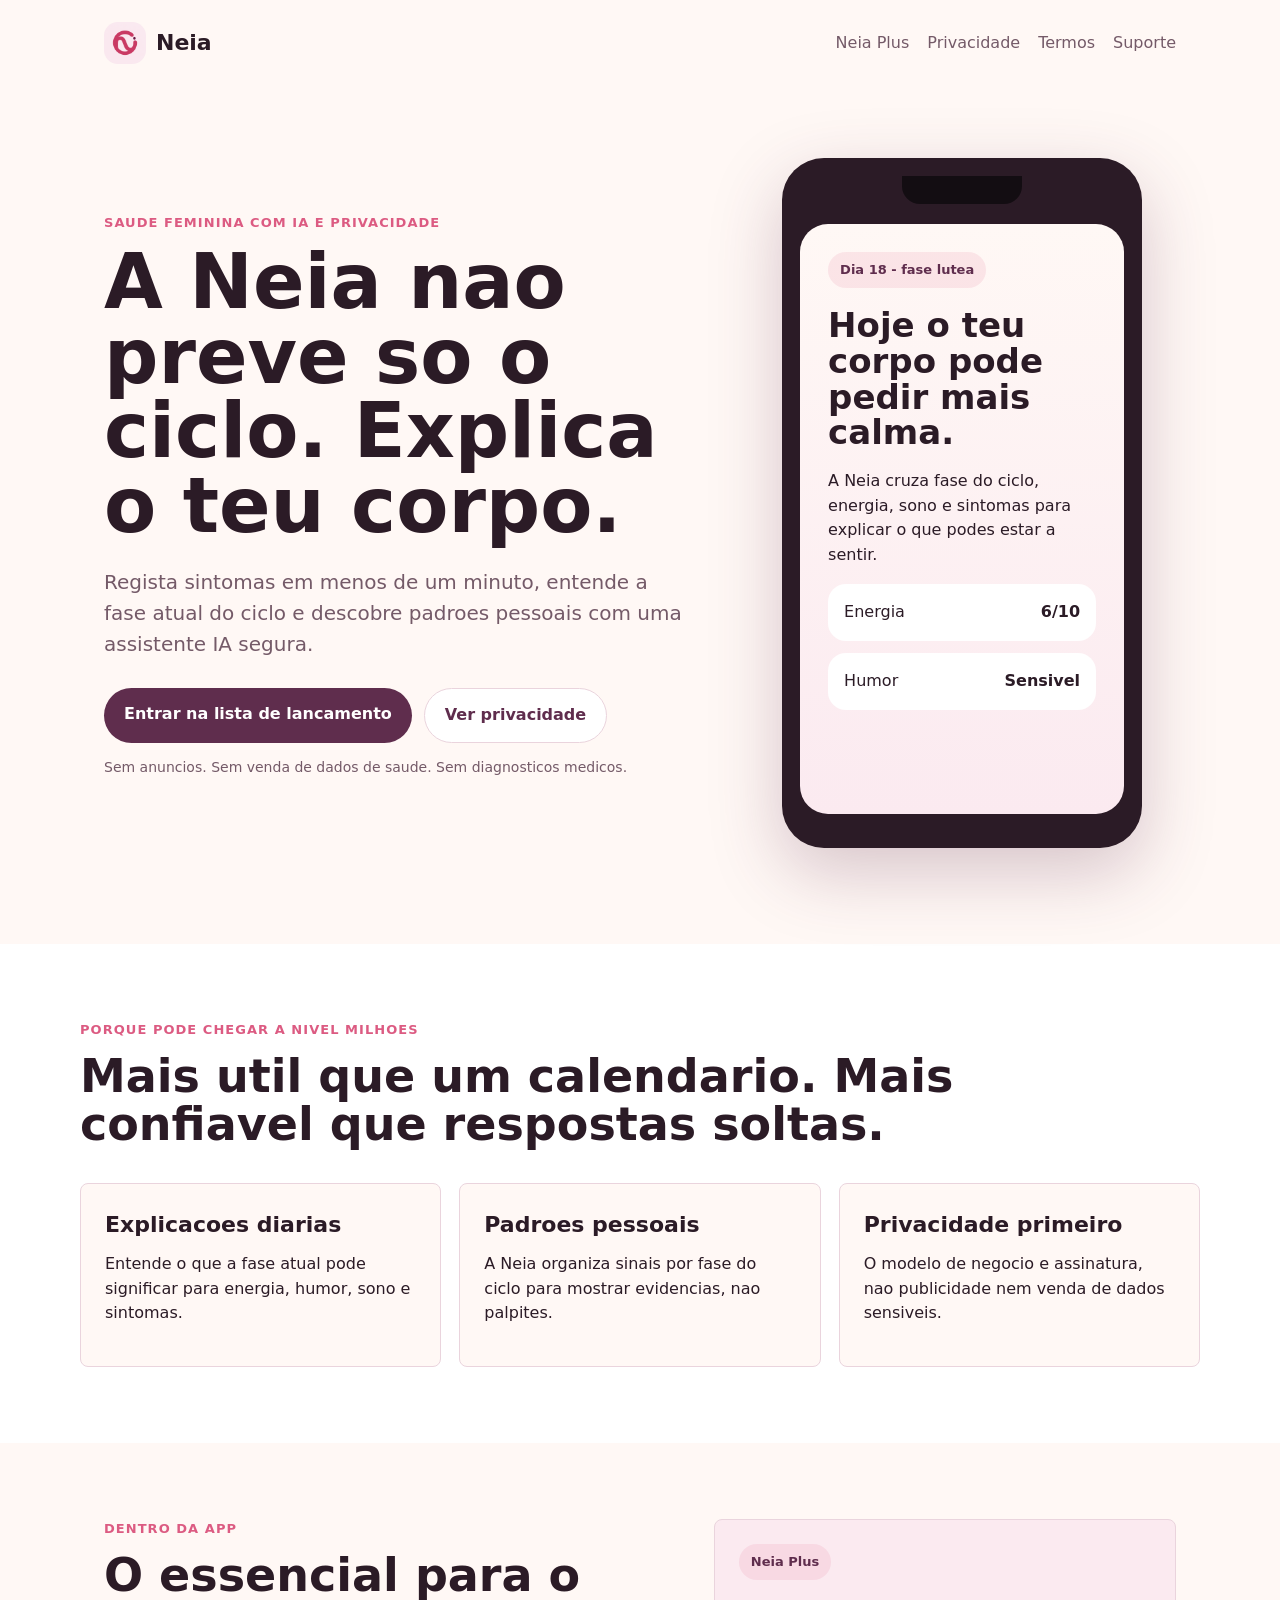
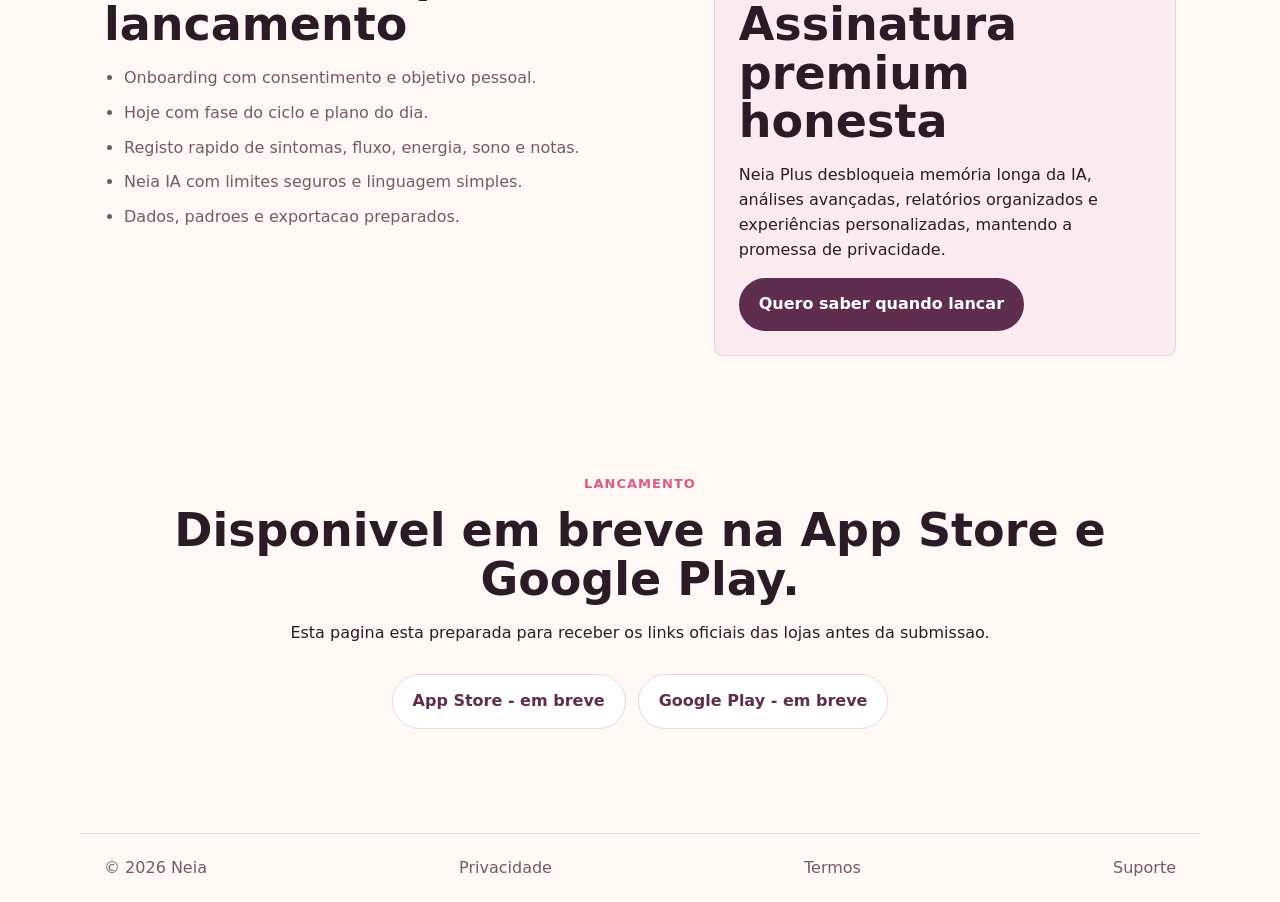
==== index.html @ c4b9c1c4 "Rebrand public legal site to Neia" ====
<!doctype html>
<html lang="pt-PT">
  <head>
    <meta charset="utf-8" />
    <meta name="viewport" content="width=device-width, initial-scale=1" />
    <title>Neia - Entende o teu ciclo com IA</title>
    <meta
      name="description"
      content="Neia ajuda-te a perceber o ciclo, sintomas e padroes pessoais com IA segura, sem anuncios e sem venda de dados."
    />
    <link rel="icon" href="../assets/favicon.png" />
    <link rel="stylesheet" href="./styles.css" />
  </head>
  <body>
    <header class="site-header">
      <a class="brand" href="./index.html">
        <img src="icon.png" alt="Neia" />
        <span>Neia</span>
      </a>
      <nav aria-label="Principal">
        <a href="#plus">Neia Plus</a>
        <a href="./privacy.html">Privacidade</a>
        <a href="./terms.html">Termos</a>
        <a href="./support.html">Suporte</a>
      </nav>
    </header>

    <main>
      <section class="hero">
        <div class="hero-copy">
          <p class="eyebrow">Saude feminina com IA e privacidade</p>
          <h1>A Neia nao preve so o ciclo. Explica o teu corpo.</h1>
          <p class="lead">
            Regista sintomas em menos de um minuto, entende a fase atual do ciclo
            e descobre padroes pessoais com uma assistente IA segura.
          </p>
          <div class="actions">
            <a class="button primary" href="#download">Entrar na lista de lancamento</a>
            <a class="button secondary" href="./privacy.html">Ver privacidade</a>
          </div>
          <p class="trust">Sem anuncios. Sem venda de dados de saude. Sem diagnosticos medicos.</p>
        </div>
        <div class="phone" aria-label="Previa da app Neia">
          <div class="phone-top"></div>
          <div class="screen-card">
            <span class="phase">Dia 18 - fase lutea</span>
            <h2>Hoje o teu corpo pode pedir mais calma.</h2>
            <p>
              A Neia cruza fase do ciclo, energia, sono e sintomas para explicar
              o que podes estar a sentir.
            </p>
            <div class="metric-row">
              <span>Energia</span>
              <strong>6/10</strong>
            </div>
            <div class="metric-row">
              <span>Humor</span>
              <strong>Sensivel</strong>
            </div>
          </div>
        </div>
      </section>

      <section class="band">
        <div class="section-heading">
          <p class="eyebrow">Porque pode chegar a nivel milhoes</p>
          <h2>Mais util que um calendario. Mais confiavel que respostas soltas.</h2>
        </div>
        <div class="grid">
          <article>
            <h3>Explicacoes diarias</h3>
            <p>Entende o que a fase atual pode significar para energia, humor, sono e sintomas.</p>
          </article>
          <article>
            <h3>Padroes pessoais</h3>
            <p>A Neia organiza sinais por fase do ciclo para mostrar evidencias, nao palpites.</p>
          </article>
          <article>
            <h3>Privacidade primeiro</h3>
            <p>O modelo de negocio e assinatura, nao publicidade nem venda de dados sensiveis.</p>
          </article>
        </div>
      </section>

      <section class="split">
        <div>
          <p class="eyebrow">Dentro da app</p>
          <h2>O essencial para o lancamento</h2>
          <ul class="check-list">
            <li>Onboarding com consentimento e objetivo pessoal.</li>
            <li>Hoje com fase do ciclo e plano do dia.</li>
            <li>Registo rapido de sintomas, fluxo, energia, sono e notas.</li>
            <li>Neia IA com limites seguros e linguagem simples.</li>
            <li>Dados, padroes e exportacao preparados.</li>
          </ul>
        </div>
        <div id="plus" class="plus-card">
          <span class="badge">Neia Plus</span>
          <h2>Assinatura premium honesta</h2>
          <p>
            Neia Plus desbloqueia memória longa da IA, análises avançadas, relatórios
            organizados e experiências personalizadas, mantendo a promessa de privacidade.
          </p>
          <a class="button primary" href="#download">Quero saber quando lancar</a>
        </div>
      </section>

      <section id="download" class="download">
        <p class="eyebrow">Lancamento</p>
        <h2>Disponivel em breve na App Store e Google Play.</h2>
        <p>
          Esta pagina esta preparada para receber os links oficiais das lojas
          antes da submissao.
        </p>
        <div class="store-buttons">
          <span>App Store - em breve</span>
          <span>Google Play - em breve</span>
        </div>
      </section>
    </main>

    <footer>
      <span>© 2026 Neia</span>
      <a href="./privacy.html">Privacidade</a>
      <a href="./terms.html">Termos</a>
      <a href="./support.html">Suporte</a>
    </footer>
  </body>
</html>
---- styles.css ----
:root {
  --bg: #fff8f5;
  --blush: #fbeaf0;
  --rose: #dc5b82;
  --plum: #5f2d4d;
  --ink: #2b1b26;
  --muted: #745a68;
  --line: #ead4dd;
  --white: #ffffff;
}

* {
  box-sizing: border-box;
}

body {
  margin: 0;
  background: var(--bg);
  color: var(--ink);
  font-family: Inter, ui-sans-serif, system-ui, -apple-system, BlinkMacSystemFont, "Segoe UI", sans-serif;
  line-height: 1.55;
}

a {
  color: inherit;
}

.site-header,
footer {
  align-items: center;
  display: flex;
  justify-content: space-between;
  margin: 0 auto;
  max-width: 1120px;
  padding: 22px 24px;
}

.brand {
  align-items: center;
  display: flex;
  font-size: 22px;
  font-weight: 800;
  gap: 10px;
  text-decoration: none;
}

.brand img {
  border-radius: 14px;
  height: 42px;
  width: 42px;
}

nav,
footer {
  color: var(--muted);
  display: flex;
  flex-wrap: wrap;
  gap: 18px;
}

nav a,
footer a {
  text-decoration: none;
}

.hero {
  align-items: center;
  display: grid;
  gap: 56px;
  grid-template-columns: minmax(0, 1.1fr) minmax(320px, 0.8fr);
  margin: 0 auto;
  max-width: 1120px;
  padding: 72px 24px 96px;
}

.eyebrow {
  color: var(--rose);
  font-size: 13px;
  font-weight: 800;
  letter-spacing: 0.08em;
  margin: 0 0 12px;
  text-transform: uppercase;
}

h1,
h2,
h3,
p {
  margin-top: 0;
}

h1 {
  font-size: clamp(42px, 7vw, 76px);
  letter-spacing: 0;
  line-height: 0.98;
  margin-bottom: 24px;
}

h2 {
  font-size: clamp(30px, 4vw, 46px);
  letter-spacing: 0;
  line-height: 1.05;
  margin-bottom: 18px;
}

h3 {
  font-size: 22px;
  margin-bottom: 10px;
}

.lead {
  color: var(--muted);
  font-size: 20px;
  max-width: 650px;
}

.actions,
.store-buttons {
  display: flex;
  flex-wrap: wrap;
  gap: 12px;
  margin: 28px 0 14px;
}

.button,
.store-buttons span {
  border-radius: 999px;
  display: inline-flex;
  font-weight: 800;
  justify-content: center;
  padding: 14px 20px;
  text-decoration: none;
}

.primary {
  background: var(--plum);
  color: var(--white);
}

.secondary,
.store-buttons span {
  background: var(--white);
  border: 1px solid var(--line);
  color: var(--plum);
}

.trust {
  color: var(--muted);
  font-size: 14px;
}

.phone {
  background: var(--ink);
  border-radius: 42px;
  box-shadow: 0 24px 70px rgba(95, 45, 77, 0.25);
  margin: 0 auto;
  max-width: 360px;
  min-height: 690px;
  padding: 18px;
  width: 100%;
}

.phone-top {
  background: #130d12;
  border-radius: 0 0 18px 18px;
  height: 28px;
  margin: 0 auto 20px;
  width: 120px;
}

.screen-card {
  background: linear-gradient(180deg, #fff8f5, #fbeaf0);
  border-radius: 28px;
  min-height: 590px;
  padding: 28px;
}

.phase,
.badge {
  background: rgba(220, 91, 130, 0.12);
  border-radius: 999px;
  color: var(--plum);
  display: inline-flex;
  font-size: 13px;
  font-weight: 800;
  margin-bottom: 20px;
  padding: 8px 12px;
}

.screen-card h2 {
  font-size: 34px;
}

.metric-row {
  align-items: center;
  background: var(--white);
  border-radius: 18px;
  display: flex;
  justify-content: space-between;
  margin-top: 12px;
  padding: 16px;
}

.band {
  background: var(--white);
  padding: 76px 24px;
}

.section-heading,
.split,
.download,
.legal-page {
  margin: 0 auto;
  max-width: 1120px;
}

.grid {
  display: grid;
  gap: 18px;
  grid-template-columns: repeat(3, minmax(0, 1fr));
  margin: 34px auto 0;
  max-width: 1120px;
}

article,
.plus-card,
.notice {
  background: var(--bg);
  border: 1px solid var(--line);
  border-radius: 8px;
  padding: 24px;
}

.split {
  align-items: start;
  display: grid;
  gap: 32px;
  grid-template-columns: minmax(0, 1fr) minmax(320px, 0.8fr);
  padding: 76px 24px;
}

.check-list {
  color: var(--muted);
  margin: 0;
  padding-left: 20px;
}

.check-list li {
  margin-bottom: 10px;
}

.plus-card {
  background: var(--blush);
}

.download {
  padding: 42px 24px 90px;
  text-align: center;
}

.download .lead,
.download p {
  margin-left: auto;
  margin-right: auto;
  max-width: 720px;
}

.store-buttons {
  justify-content: center;
}

.legal-page {
  padding: 56px 24px 80px;
}

.legal-page section {
  border-top: 1px solid var(--line);
  padding: 28px 0;
}

.legal-page h1 {
  max-width: 760px;
}

.legal-page h2 {
  font-size: 28px;
}

footer {
  border-top: 1px solid var(--line);
}

@media (max-width: 820px) {
  .site-header,
  footer {
    align-items: flex-start;
    flex-direction: column;
  }

  .hero,
  .split,
  .grid {
    grid-template-columns: 1fr;
  }

  .hero {
    padding-top: 42px;
  }

  .phone {
    min-height: auto;
  }

  .screen-card {
    min-height: 500px;
  }
}
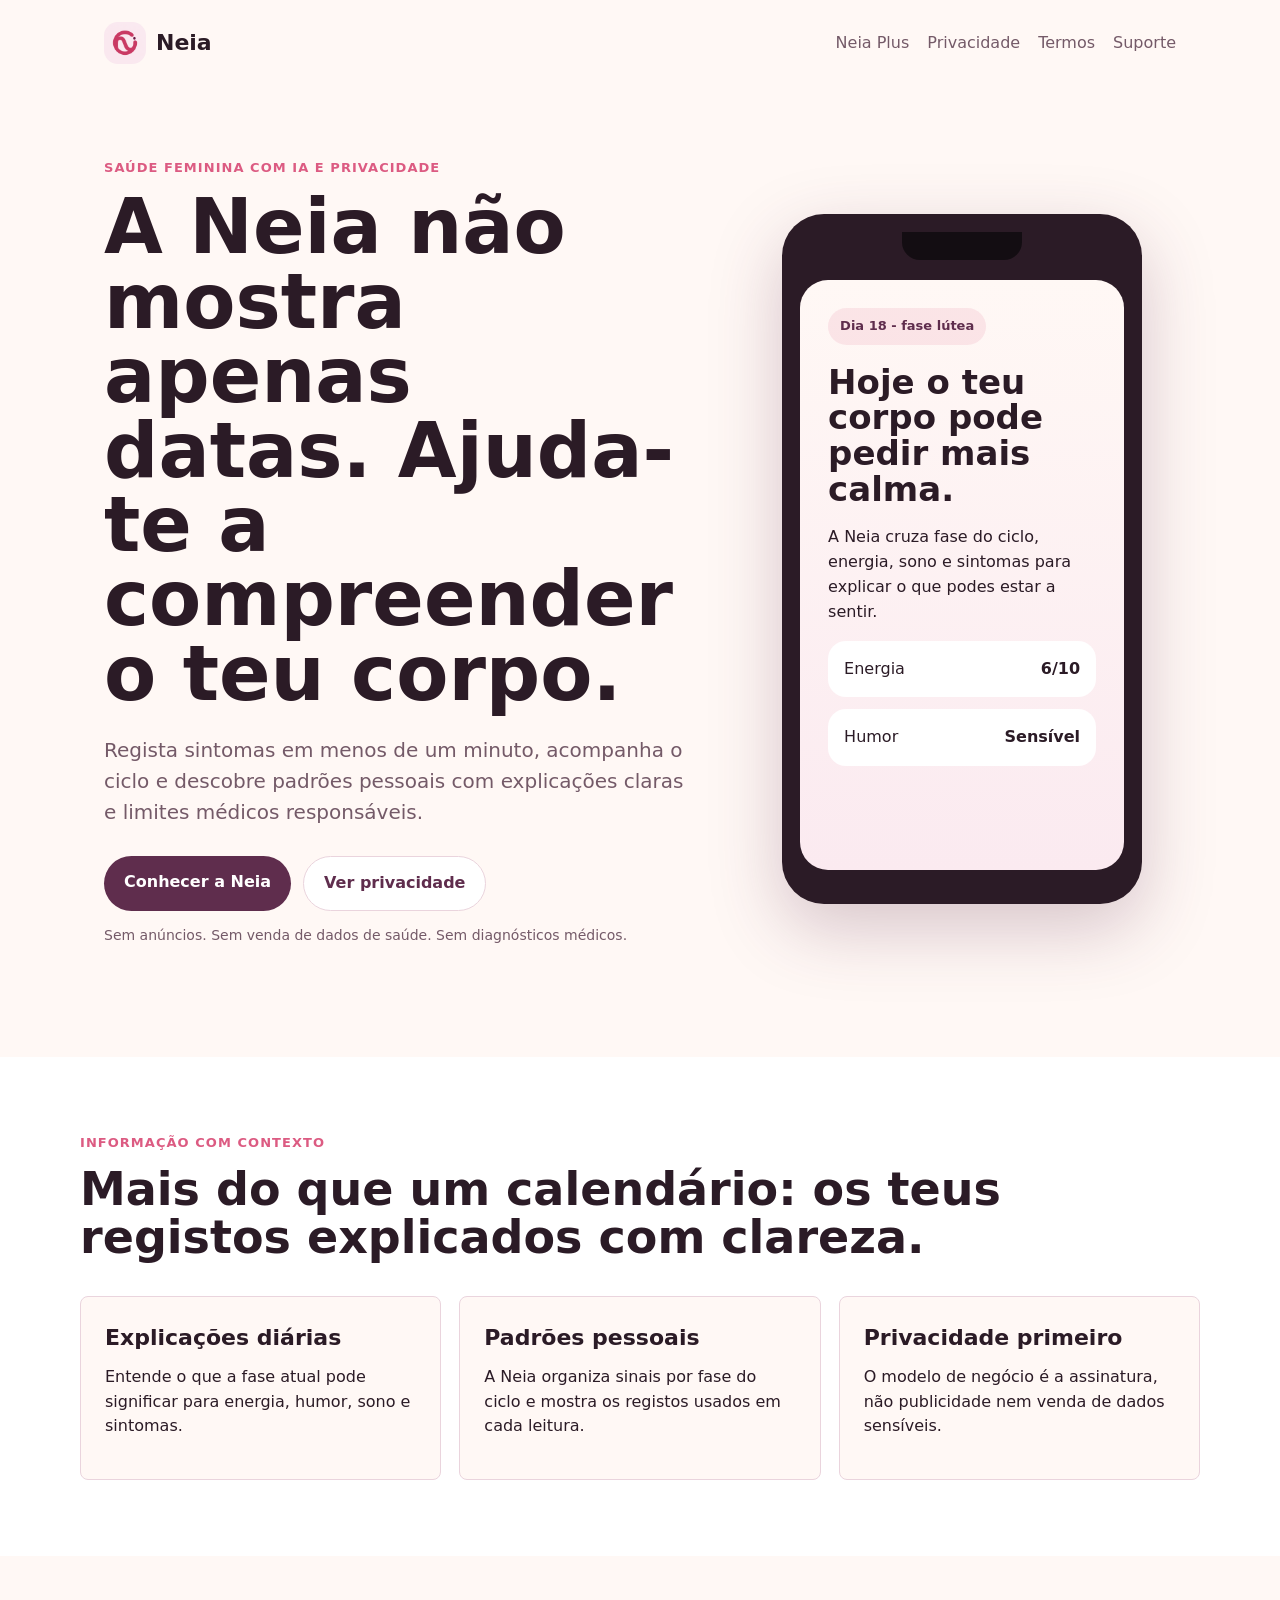
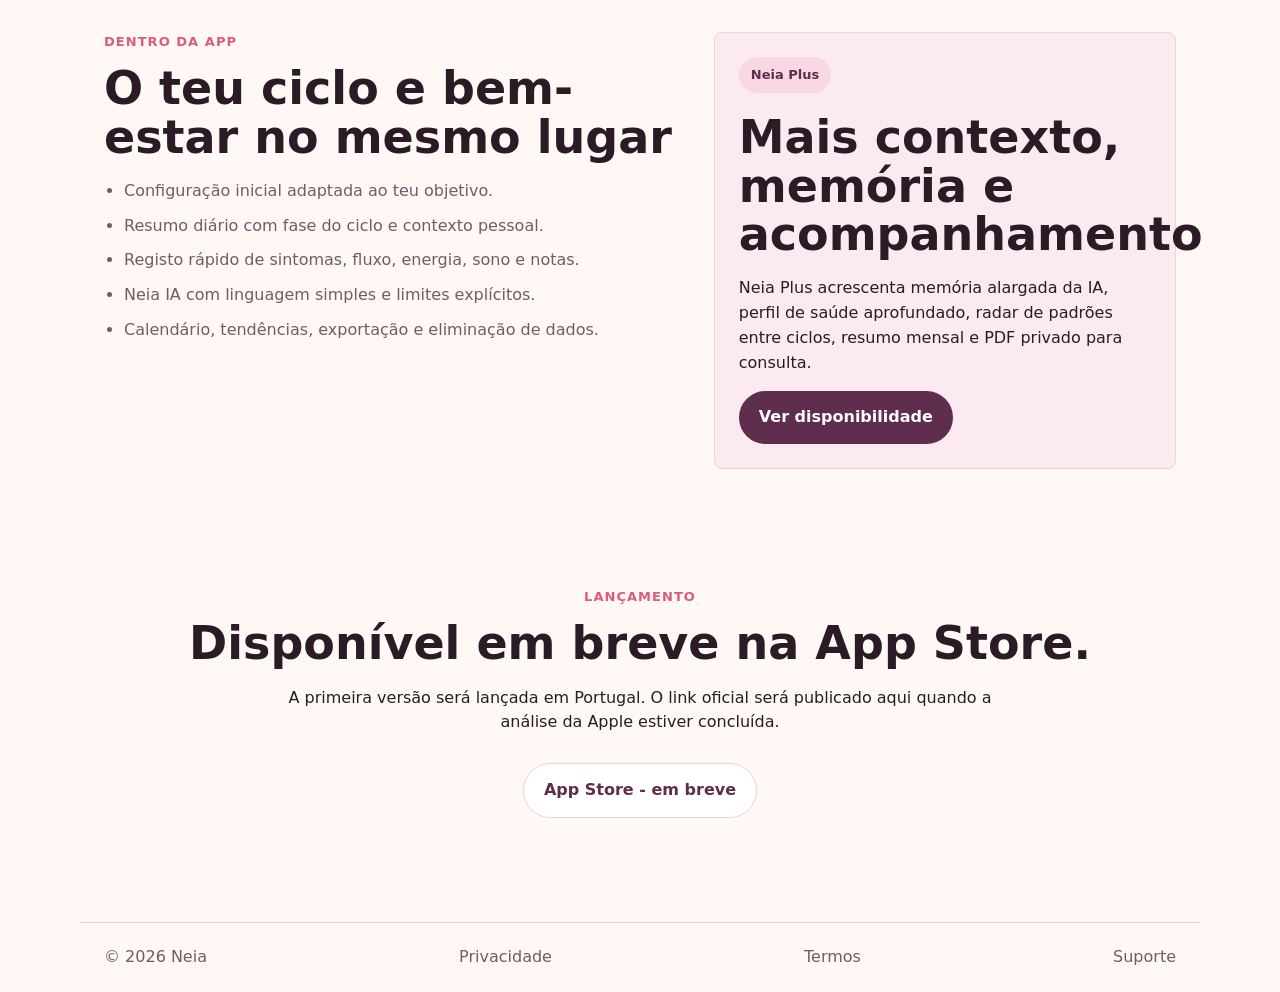
==== commit a3f2c44a: "Publish Neia legal site on custom domain" ====
--- a/index.html
+++ b/index.html
@@ -6,9 +6,9 @@
     <title>Neia - Entende o teu ciclo com IA</title>
     <meta
       name="description"
-      content="Neia ajuda-te a perceber o ciclo, sintomas e padroes pessoais com IA segura, sem anuncios e sem venda de dados."
+      content="A Neia ajuda-te a compreender o ciclo, os sintomas e os teus padrões pessoais com explicações assistidas por IA, sem anúncios nem venda de dados de saúde."
     />
-    <link rel="icon" href="../assets/favicon.png" />
+    <link rel="icon" href="./icon.png" />
     <link rel="stylesheet" href="./styles.css" />
   </head>
   <body>
@@ -28,22 +28,22 @@
     <main>
       <section class="hero">
         <div class="hero-copy">
-          <p class="eyebrow">Saude feminina com IA e privacidade</p>
-          <h1>A Neia nao preve so o ciclo. Explica o teu corpo.</h1>
+          <p class="eyebrow">Saúde feminina com IA e privacidade</p>
+          <h1>A Neia não mostra apenas datas. Ajuda-te a compreender o teu corpo.</h1>
           <p class="lead">
-            Regista sintomas em menos de um minuto, entende a fase atual do ciclo
-            e descobre padroes pessoais com uma assistente IA segura.
+            Regista sintomas em menos de um minuto, acompanha o ciclo e descobre
+            padrões pessoais com explicações claras e limites médicos responsáveis.
           </p>
           <div class="actions">
-            <a class="button primary" href="#download">Entrar na lista de lancamento</a>
+            <a class="button primary" href="#inside">Conhecer a Neia</a>
             <a class="button secondary" href="./privacy.html">Ver privacidade</a>
           </div>
-          <p class="trust">Sem anuncios. Sem venda de dados de saude. Sem diagnosticos medicos.</p>
+          <p class="trust">Sem anúncios. Sem venda de dados de saúde. Sem diagnósticos médicos.</p>
         </div>
-        <div class="phone" aria-label="Previa da app Neia">
+        <div class="phone" aria-label="Pré-visualização da app Neia">
           <div class="phone-top"></div>
           <div class="screen-card">
-            <span class="phase">Dia 18 - fase lutea</span>
+            <span class="phase">Dia 18 - fase lútea</span>
             <h2>Hoje o teu corpo pode pedir mais calma.</h2>
             <p>
               A Neia cruza fase do ciclo, energia, sono e sintomas para explicar
@@ -55,7 +55,7 @@
             </div>
             <div class="metric-row">
               <span>Humor</span>
-              <strong>Sensivel</strong>
+              <strong>Sensível</strong>
             </div>
           </div>
         </div>
@@ -63,58 +63,57 @@
 
       <section class="band">
         <div class="section-heading">
-          <p class="eyebrow">Porque pode chegar a nivel milhoes</p>
-          <h2>Mais util que um calendario. Mais confiavel que respostas soltas.</h2>
+          <p class="eyebrow">Informação com contexto</p>
+          <h2>Mais do que um calendário: os teus registos explicados com clareza.</h2>
         </div>
         <div class="grid">
           <article>
-            <h3>Explicacoes diarias</h3>
+            <h3>Explicações diárias</h3>
             <p>Entende o que a fase atual pode significar para energia, humor, sono e sintomas.</p>
           </article>
           <article>
-            <h3>Padroes pessoais</h3>
-            <p>A Neia organiza sinais por fase do ciclo para mostrar evidencias, nao palpites.</p>
+            <h3>Padrões pessoais</h3>
+            <p>A Neia organiza sinais por fase do ciclo e mostra os registos usados em cada leitura.</p>
           </article>
           <article>
             <h3>Privacidade primeiro</h3>
-            <p>O modelo de negocio e assinatura, nao publicidade nem venda de dados sensiveis.</p>
+            <p>O modelo de negócio é a assinatura, não publicidade nem venda de dados sensíveis.</p>
           </article>
         </div>
       </section>
 
-      <section class="split">
+      <section id="inside" class="split">
         <div>
           <p class="eyebrow">Dentro da app</p>
-          <h2>O essencial para o lancamento</h2>
+          <h2>O teu ciclo e bem-estar no mesmo lugar</h2>
           <ul class="check-list">
-            <li>Onboarding com consentimento e objetivo pessoal.</li>
-            <li>Hoje com fase do ciclo e plano do dia.</li>
-            <li>Registo rapido de sintomas, fluxo, energia, sono e notas.</li>
-            <li>Neia IA com limites seguros e linguagem simples.</li>
-            <li>Dados, padroes e exportacao preparados.</li>
+            <li>Configuração inicial adaptada ao teu objetivo.</li>
+            <li>Resumo diário com fase do ciclo e contexto pessoal.</li>
+            <li>Registo rápido de sintomas, fluxo, energia, sono e notas.</li>
+            <li>Neia IA com linguagem simples e limites explícitos.</li>
+            <li>Calendário, tendências, exportação e eliminação de dados.</li>
           </ul>
         </div>
         <div id="plus" class="plus-card">
           <span class="badge">Neia Plus</span>
-          <h2>Assinatura premium honesta</h2>
+          <h2>Mais contexto, memória e acompanhamento</h2>
           <p>
-            Neia Plus desbloqueia memória longa da IA, análises avançadas, relatórios
-            organizados e experiências personalizadas, mantendo a promessa de privacidade.
+            Neia Plus acrescenta memória alargada da IA, perfil de saúde aprofundado,
+            radar de padrões entre ciclos, resumo mensal e PDF privado para consulta.
           </p>
-          <a class="button primary" href="#download">Quero saber quando lancar</a>
+          <a class="button primary" href="#download">Ver disponibilidade</a>
         </div>
       </section>
 
       <section id="download" class="download">
-        <p class="eyebrow">Lancamento</p>
-        <h2>Disponivel em breve na App Store e Google Play.</h2>
+        <p class="eyebrow">Lançamento</p>
+        <h2>Disponível em breve na App Store.</h2>
         <p>
-          Esta pagina esta preparada para receber os links oficiais das lojas
-          antes da submissao.
+          A primeira versão será lançada em Portugal. O link oficial será publicado
+          aqui quando a análise da Apple estiver concluída.
         </p>
         <div class="store-buttons">
           <span>App Store - em breve</span>
-          <span>Google Play - em breve</span>
         </div>
       </section>
     </main>
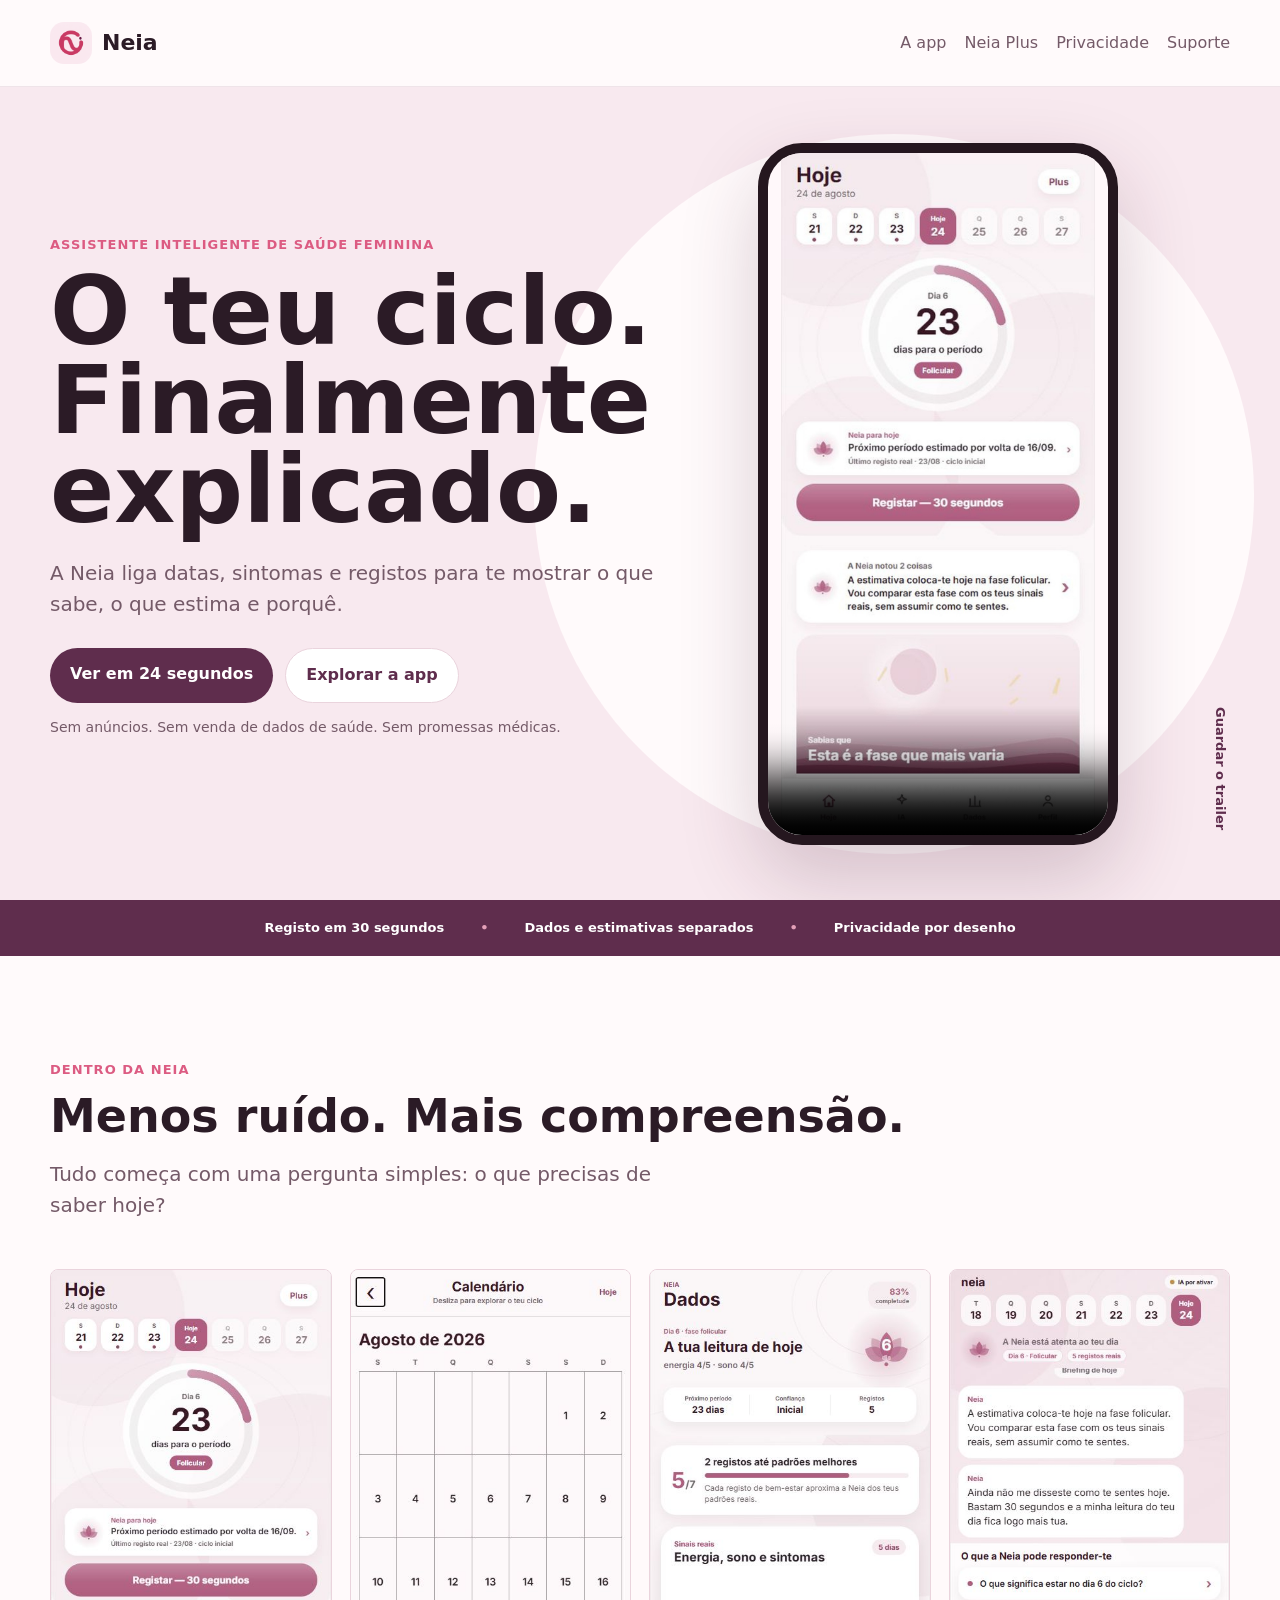
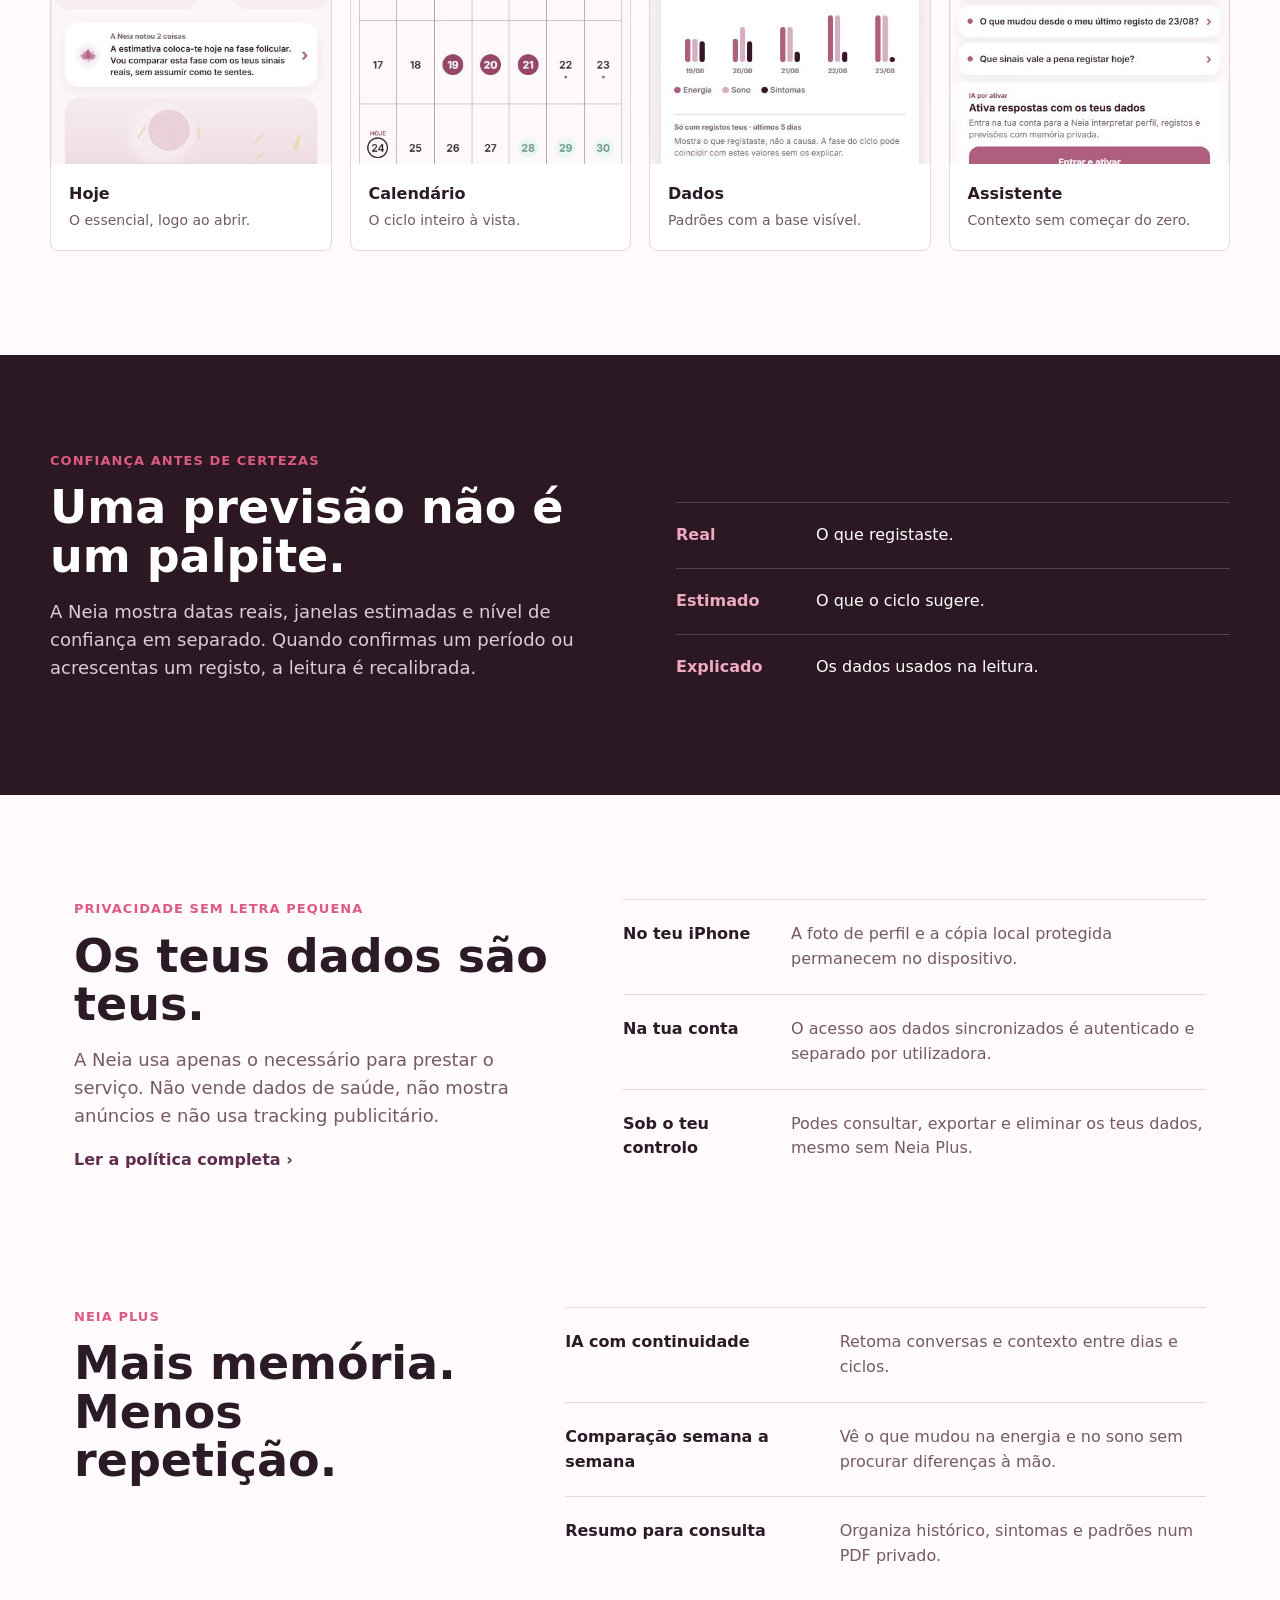
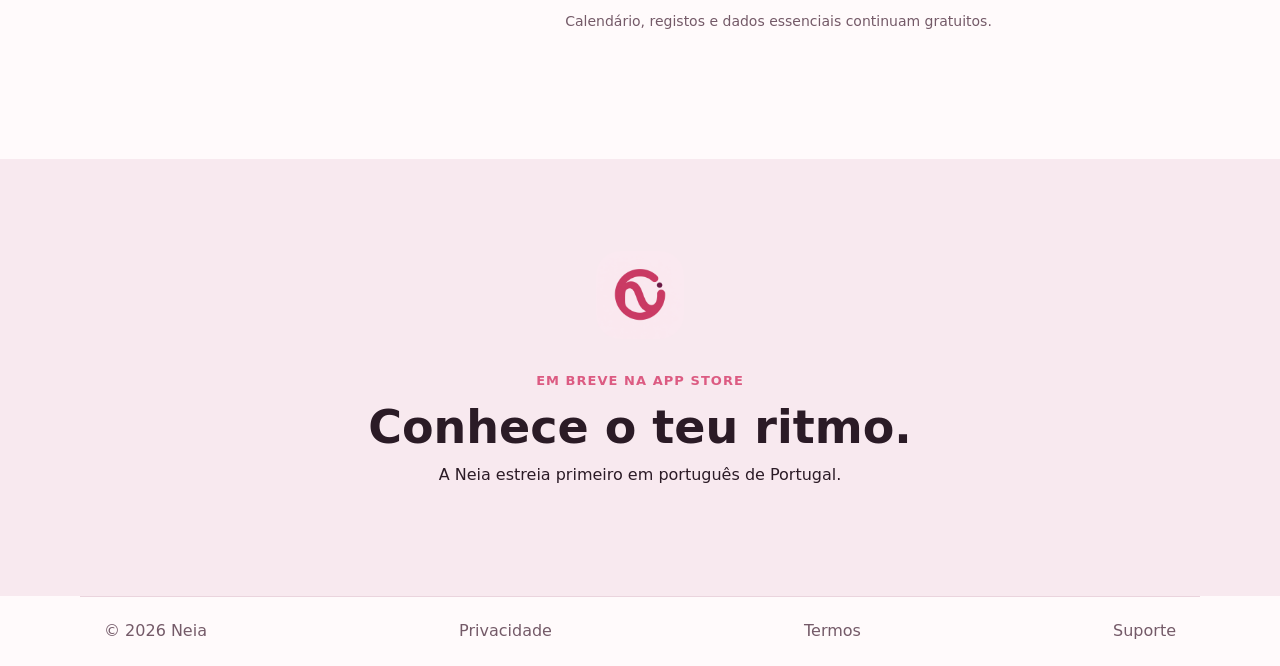
==== commit f10ac21a: "Atualizar landing page publica da Neia" ====
--- a/index.html
+++ b/index.html
@@ -3,118 +3,133 @@
   <head>
     <meta charset="utf-8" />
     <meta name="viewport" content="width=device-width, initial-scale=1" />
-    <title>Neia - Entende o teu ciclo com IA</title>
-    <meta
-      name="description"
-      content="A Neia ajuda-te a compreender o ciclo, os sintomas e os teus padrões pessoais com explicações assistidas por IA, sem anúncios nem venda de dados de saúde."
-    />
+    <title>Neia - O teu ciclo, explicado com contexto</title>
+    <meta name="description" content="A Neia transforma ciclo, sintomas e registos diários em explicações claras, padrões pessoais e previsões transparentes." />
+    <meta name="theme-color" content="#fff8fa" />
+    <meta property="og:title" content="Neia - O teu ciclo, explicado" />
+    <meta property="og:description" content="Saúde feminina com contexto, privacidade e previsões transparentes." />
+    <meta property="og:image" content="https://neia.life/media/neia-app-preview-poster.jpg" />
     <link rel="icon" href="./icon.png" />
     <link rel="stylesheet" href="./styles.css" />
   </head>
-  <body>
-    <header class="site-header">
-      <a class="brand" href="./index.html">
-        <img src="icon.png" alt="Neia" />
+  <body class="landing">
+    <header class="site-header landing-header">
+      <a class="brand" href="./index.html" aria-label="Neia, página inicial">
+        <img src="./icon.png" alt="" />
         <span>Neia</span>
       </a>
       <nav aria-label="Principal">
+        <a href="#experiencia">A app</a>
         <a href="#plus">Neia Plus</a>
         <a href="./privacy.html">Privacidade</a>
-        <a href="./terms.html">Termos</a>
         <a href="./support.html">Suporte</a>
       </nav>
     </header>
 
     <main>
-      <section class="hero">
-        <div class="hero-copy">
-          <p class="eyebrow">Saúde feminina com IA e privacidade</p>
-          <h1>A Neia não mostra apenas datas. Ajuda-te a compreender o teu corpo.</h1>
-          <p class="lead">
-            Regista sintomas em menos de um minuto, acompanha o ciclo e descobre
-            padrões pessoais com explicações claras e limites médicos responsáveis.
-          </p>
+      <section class="cinema-hero" aria-labelledby="hero-title">
+        <div class="cinema-copy">
+          <p class="eyebrow">Assistente inteligente de saúde feminina</p>
+          <h1 id="hero-title">O teu ciclo.<br />Finalmente explicado.</h1>
+          <p class="lead">A Neia liga datas, sintomas e registos para te mostrar o que sabe, o que estima e porquê.</p>
           <div class="actions">
-            <a class="button primary" href="#inside">Conhecer a Neia</a>
-            <a class="button secondary" href="./privacy.html">Ver privacidade</a>
+            <a class="button primary" href="#trailer">Ver em 24 segundos</a>
+            <a class="button secondary" href="#experiencia">Explorar a app</a>
           </div>
-          <p class="trust">Sem anúncios. Sem venda de dados de saúde. Sem diagnósticos médicos.</p>
+          <p class="trust">Sem anúncios. Sem venda de dados de saúde. Sem promessas médicas.</p>
         </div>
-        <div class="phone" aria-label="Pré-visualização da app Neia">
-          <div class="phone-top"></div>
-          <div class="screen-card">
-            <span class="phase">Dia 18 - fase lútea</span>
-            <h2>Hoje o teu corpo pode pedir mais calma.</h2>
-            <p>
-              A Neia cruza fase do ciclo, energia, sono e sintomas para explicar
-              o que podes estar a sentir.
-            </p>
-            <div class="metric-row">
-              <span>Energia</span>
-              <strong>6/10</strong>
-            </div>
-            <div class="metric-row">
-              <span>Humor</span>
-              <strong>Sensível</strong>
-            </div>
-          </div>
+
+        <div class="cinema-device" id="trailer">
+          <video autoplay muted loop playsinline controls poster="./media/neia-app-preview-poster.jpg" aria-label="Demonstração da app Neia">
+            <source src="./media/neia-app-preview.mp4" type="video/mp4" />
+            O teu navegador não suporta vídeo HTML5.
+          </video>
+        </div>
+
+        <a class="trailer-download" href="./media/neia-app-preview.mp4" download>Guardar o trailer</a>
+      </section>
+
+      <section class="proof-strip" aria-label="Compromissos da Neia">
+        <span>Registo em 30 segundos</span>
+        <span>Dados e estimativas separados</span>
+        <span>Privacidade por desenho</span>
+      </section>
+
+      <section class="experience" id="experiencia">
+        <div class="section-heading">
+          <p class="eyebrow">Dentro da Neia</p>
+          <h2>Menos ruído. Mais compreensão.</h2>
+          <p class="lead">Tudo começa com uma pergunta simples: o que precisas de saber hoje?</p>
+        </div>
+
+        <div class="product-reel" aria-label="Ecrãs principais da app">
+          <figure class="product-shot">
+            <img src="./media/captures/home.png" alt="Ecrã Hoje da Neia com o dia do ciclo e a próxima previsão" loading="lazy" />
+            <figcaption><strong>Hoje</strong><span>O essencial, logo ao abrir.</span></figcaption>
+          </figure>
+          <figure class="product-shot">
+            <img src="./media/captures/calendar.png" alt="Calendário mensal da Neia com período e janela fértil" loading="lazy" />
+            <figcaption><strong>Calendário</strong><span>O ciclo inteiro à vista.</span></figcaption>
+          </figure>
+          <figure class="product-shot">
+            <img src="./media/captures/data.png" alt="Ecrã Dados da Neia com tendências de energia, sono e sintomas" loading="lazy" />
+            <figcaption><strong>Dados</strong><span>Padrões com a base visível.</span></figcaption>
+          </figure>
+          <figure class="product-shot">
+            <img src="./media/captures/chat.png" alt="Assistente Neia a explicar o dia do ciclo" loading="lazy" />
+            <figcaption><strong>Assistente</strong><span>Contexto sem começar do zero.</span></figcaption>
+          </figure>
         </div>
       </section>
 
-      <section class="band">
-        <div class="section-heading">
-          <p class="eyebrow">Informação com contexto</p>
-          <h2>Mais do que um calendário: os teus registos explicados com clareza.</h2>
+      <section class="clarity-band">
+        <div class="clarity-copy">
+          <p class="eyebrow">Confiança antes de certezas</p>
+          <h2>Uma previsão não é um palpite.</h2>
+          <p>A Neia mostra datas reais, janelas estimadas e nível de confiança em separado. Quando confirmas um período ou acrescentas um registo, a leitura é recalibrada.</p>
         </div>
-        <div class="grid">
-          <article>
-            <h3>Explicações diárias</h3>
-            <p>Entende o que a fase atual pode significar para energia, humor, sono e sintomas.</p>
-          </article>
-          <article>
-            <h3>Padrões pessoais</h3>
-            <p>A Neia organiza sinais por fase do ciclo e mostra os registos usados em cada leitura.</p>
-          </article>
-          <article>
-            <h3>Privacidade primeiro</h3>
-            <p>O modelo de negócio é a assinatura, não publicidade nem venda de dados sensíveis.</p>
-          </article>
+        <dl class="clarity-points">
+          <div><dt>Real</dt><dd>O que registaste.</dd></div>
+          <div><dt>Estimado</dt><dd>O que o ciclo sugere.</dd></div>
+          <div><dt>Explicado</dt><dd>Os dados usados na leitura.</dd></div>
+        </dl>
+      </section>
+
+      <section class="privacy-promise" id="privacidade">
+        <div class="privacy-heading">
+          <p class="eyebrow">Privacidade sem letra pequena</p>
+          <h2>Os teus dados são teus.</h2>
+          <p>
+            A Neia usa apenas o necessário para prestar o serviço. Não vende dados de saúde,
+            não mostra anúncios e não usa tracking publicitário.
+          </p>
+          <a href="./privacy.html">Ler a política completa ›</a>
+        </div>
+        <div class="privacy-controls">
+          <p><strong>No teu iPhone</strong><span>A foto de perfil e a cópia local protegida permanecem no dispositivo.</span></p>
+          <p><strong>Na tua conta</strong><span>O acesso aos dados sincronizados é autenticado e separado por utilizadora.</span></p>
+          <p><strong>Sob o teu controlo</strong><span>Podes consultar, exportar e eliminar os teus dados, mesmo sem Neia Plus.</span></p>
         </div>
       </section>
 
-      <section id="inside" class="split">
+      <section class="plus-showcase" id="plus">
         <div>
-          <p class="eyebrow">Dentro da app</p>
-          <h2>O teu ciclo e bem-estar no mesmo lugar</h2>
-          <ul class="check-list">
-            <li>Configuração inicial adaptada ao teu objetivo.</li>
-            <li>Resumo diário com fase do ciclo e contexto pessoal.</li>
-            <li>Registo rápido de sintomas, fluxo, energia, sono e notas.</li>
-            <li>Neia IA com linguagem simples e limites explícitos.</li>
-            <li>Calendário, tendências, exportação e eliminação de dados.</li>
-          </ul>
+          <p class="eyebrow">Neia Plus</p>
+          <h2>Mais memória.<br />Menos repetição.</h2>
         </div>
-        <div id="plus" class="plus-card">
-          <span class="badge">Neia Plus</span>
-          <h2>Mais contexto, memória e acompanhamento</h2>
-          <p>
-            Neia Plus acrescenta memória alargada da IA, perfil de saúde aprofundado,
-            radar de padrões entre ciclos, resumo mensal e PDF privado para consulta.
-          </p>
-          <a class="button primary" href="#download">Ver disponibilidade</a>
+        <div class="plus-benefits">
+          <p><strong>IA com continuidade</strong><span>Retoma conversas e contexto entre dias e ciclos.</span></p>
+          <p><strong>Comparação semana a semana</strong><span>Vê o que mudou na energia e no sono sem procurar diferenças à mão.</span></p>
+          <p><strong>Resumo para consulta</strong><span>Organiza histórico, sintomas e padrões num PDF privado.</span></p>
         </div>
+        <p class="plus-note">Calendário, registos e dados essenciais continuam gratuitos.</p>
       </section>
 
-      <section id="download" class="download">
-        <p class="eyebrow">Lançamento</p>
-        <h2>Disponível em breve na App Store.</h2>
-        <p>
-          A primeira versão será lançada em Portugal. O link oficial será publicado
-          aqui quando a análise da Apple estiver concluída.
-        </p>
-        <div class="store-buttons">
-          <span>App Store - em breve</span>
-        </div>
+      <section class="launch-note">
+        <img src="./icon.png" alt="Ícone da Neia" />
+        <p class="eyebrow">Em breve na App Store</p>
+        <h2>Conhece o teu ritmo.</h2>
+        <p>A Neia estreia primeiro em português de Portugal.</p>
       </section>
     </main>
 
--- a/styles.css
+++ b/styles.css
@@ -315,3 +315,375 @@
     min-height: 500px;
   }
 }
+
+/* Product landing page */
+.landing {
+  background: #fffafb;
+  overflow-x: hidden;
+}
+
+.landing-header {
+  background: rgba(255, 250, 251, 0.94);
+  border-bottom: 1px solid rgba(95, 45, 77, 0.1);
+  max-width: none;
+  padding-left: max(24px, calc((100vw - 1180px) / 2));
+  padding-right: max(24px, calc((100vw - 1180px) / 2));
+  position: sticky;
+  top: 0;
+  z-index: 20;
+}
+
+.cinema-hero {
+  align-items: center;
+  background: #f8e9ef;
+  display: grid;
+  grid-template-columns: minmax(300px, 1fr) minmax(340px, 0.74fr) 52px;
+  min-height: calc(100vh - 87px);
+  overflow: hidden;
+  padding: 52px max(24px, calc((100vw - 1180px) / 2));
+  position: relative;
+}
+
+.cinema-hero::before {
+  background: #fffafb;
+  border-radius: 50%;
+  content: "";
+  height: 720px;
+  position: absolute;
+  right: 2vw;
+  top: 50%;
+  transform: translateY(-50%);
+  width: 720px;
+}
+
+.cinema-copy,
+.cinema-device,
+.trailer-download {
+  position: relative;
+  z-index: 1;
+}
+
+.cinema-copy {
+  max-width: 660px;
+}
+
+.cinema-copy h1 {
+  font-size: clamp(54px, 7.4vw, 102px);
+  line-height: 0.94;
+}
+
+.cinema-device {
+  background: #25171f;
+  border: 10px solid #25171f;
+  border-radius: 44px;
+  box-shadow: 0 32px 80px rgba(70, 27, 48, 0.2);
+  justify-self: center;
+  max-height: 78vh;
+  overflow: hidden;
+  width: min(360px, 74vw);
+}
+
+.cinema-device video {
+  background: #fff8fa;
+  display: block;
+  max-height: calc(78vh - 20px);
+  object-fit: contain;
+  width: 100%;
+}
+
+.trailer-download {
+  align-self: end;
+  color: var(--plum);
+  font-size: 13px;
+  font-weight: 800;
+  padding-bottom: 18px;
+  text-decoration: none;
+  writing-mode: vertical-rl;
+}
+
+.proof-strip {
+  background: var(--plum);
+  color: white;
+  display: flex;
+  font-size: 13px;
+  font-weight: 800;
+  gap: 36px;
+  justify-content: center;
+  padding: 18px 24px;
+}
+
+.proof-strip span + span::before {
+  color: #e3a0b8;
+  content: "•";
+  margin-right: 36px;
+}
+
+.experience {
+  padding: 104px max(24px, calc((100vw - 1180px) / 2));
+}
+
+.experience .section-heading {
+  margin: 0 0 48px;
+}
+
+.product-reel {
+  display: grid;
+  gap: 18px;
+  grid-template-columns: repeat(4, minmax(0, 1fr));
+}
+
+.product-shot {
+  background: white;
+  border: 1px solid var(--line);
+  border-radius: 8px;
+  margin: 0;
+  overflow: hidden;
+}
+
+.product-shot img {
+  aspect-ratio: 430 / 760;
+  display: block;
+  object-fit: cover;
+  object-position: top;
+  width: 100%;
+}
+
+.product-shot figcaption {
+  display: flex;
+  flex-direction: column;
+  gap: 4px;
+  padding: 18px;
+}
+
+.product-shot figcaption span {
+  color: var(--muted);
+  font-size: 14px;
+}
+
+.clarity-band {
+  align-items: end;
+  background: #2b1823;
+  color: white;
+  display: grid;
+  gap: 72px;
+  grid-template-columns: 1fr 1fr;
+  padding: 96px max(24px, calc((100vw - 1180px) / 2));
+}
+
+.clarity-copy p:last-child {
+  color: #dfcbd4;
+  font-size: 18px;
+  max-width: 600px;
+}
+
+.clarity-points {
+  margin: 0;
+}
+
+.clarity-points div {
+  border-top: 1px solid rgba(255, 255, 255, 0.18);
+  display: grid;
+  gap: 20px;
+  grid-template-columns: 120px 1fr;
+  padding: 20px 0;
+}
+
+.clarity-points dt {
+  color: #efa9c1;
+  font-weight: 800;
+}
+
+.clarity-points dd {
+  margin: 0;
+}
+
+.privacy-promise {
+  display: grid;
+  gap: 72px;
+  grid-template-columns: 0.9fr 1.1fr;
+  margin: 0 auto;
+  max-width: 1180px;
+  padding: 104px 24px 20px;
+}
+
+.privacy-heading > p:not(.eyebrow) {
+  color: var(--muted);
+  font-size: 18px;
+  max-width: 520px;
+}
+
+.privacy-heading a {
+  color: var(--plum);
+  font-weight: 800;
+  text-decoration: none;
+}
+
+.privacy-controls p {
+  border-top: 1px solid var(--line);
+  display: grid;
+  gap: 18px;
+  grid-template-columns: 150px 1fr;
+  margin: 0;
+  padding: 22px 0;
+}
+
+.privacy-controls span {
+  color: var(--muted);
+}
+
+.plus-showcase {
+  display: grid;
+  gap: 64px;
+  grid-template-columns: 0.8fr 1.2fr;
+  margin: 0 auto;
+  max-width: 1180px;
+  padding: 104px 24px;
+}
+
+.plus-benefits p {
+  border-top: 1px solid var(--line);
+  display: grid;
+  gap: 18px;
+  grid-template-columns: minmax(180px, 0.7fr) 1fr;
+  margin: 0;
+  padding: 22px 0;
+}
+
+.plus-benefits span,
+.plus-note {
+  color: var(--muted);
+}
+
+.plus-note {
+  font-size: 14px;
+  grid-column: 2;
+  margin-top: -44px;
+}
+
+.launch-note {
+  background: #f8e9ef;
+  padding: 92px 24px;
+  text-align: center;
+}
+
+.launch-note img {
+  border-radius: 24px;
+  height: 88px;
+  margin-bottom: 24px;
+  width: 88px;
+}
+
+.launch-note h2 {
+  margin-bottom: 12px;
+}
+
+@media (max-width: 900px) {
+  .landing-header nav a:nth-child(-n + 2) {
+    display: none;
+  }
+
+  .cinema-hero {
+    grid-template-columns: 1fr;
+    min-height: auto;
+    padding-bottom: 64px;
+    padding-top: 44px;
+  }
+
+  .cinema-hero::before {
+    height: 520px;
+    right: -220px;
+    top: 63%;
+    width: 520px;
+  }
+
+  .cinema-copy h1 {
+    font-size: clamp(48px, 14vw, 72px);
+  }
+
+  .cinema-device {
+    margin-top: 40px;
+    max-height: none;
+    width: min(340px, 88vw);
+  }
+
+  .cinema-device video {
+    max-height: none;
+  }
+
+  .trailer-download {
+    justify-self: center;
+    margin-top: 18px;
+    padding: 0;
+    writing-mode: horizontal-tb;
+  }
+
+  .proof-strip {
+    align-items: center;
+    flex-direction: column;
+    gap: 8px;
+  }
+
+  .proof-strip span + span::before {
+    content: none;
+  }
+
+  .product-reel {
+    grid-auto-columns: minmax(260px, 78vw);
+    grid-auto-flow: column;
+    grid-template-columns: none;
+    margin-right: -24px;
+    overflow-x: auto;
+    padding-bottom: 12px;
+    scroll-snap-type: x mandatory;
+  }
+
+  .product-shot {
+    scroll-snap-align: start;
+  }
+
+  .clarity-band,
+  .privacy-promise,
+  .plus-showcase {
+    gap: 40px;
+    grid-template-columns: 1fr;
+  }
+
+  .plus-note {
+    grid-column: 1;
+    margin-top: -20px;
+  }
+}
+
+@media (max-width: 560px) {
+  .landing-header {
+    align-items: center;
+    flex-direction: row;
+    padding-bottom: 14px;
+    padding-top: 14px;
+  }
+
+  .landing-header nav {
+    font-size: 13px;
+    gap: 12px;
+  }
+
+  .landing-header .brand img {
+    height: 36px;
+    width: 36px;
+  }
+
+  .experience,
+  .clarity-band,
+  .privacy-promise,
+  .plus-showcase {
+    padding-bottom: 72px;
+    padding-top: 72px;
+  }
+
+  .clarity-points div,
+  .privacy-controls p,
+  .plus-benefits p {
+    gap: 5px;
+    grid-template-columns: 1fr;
+  }
+}
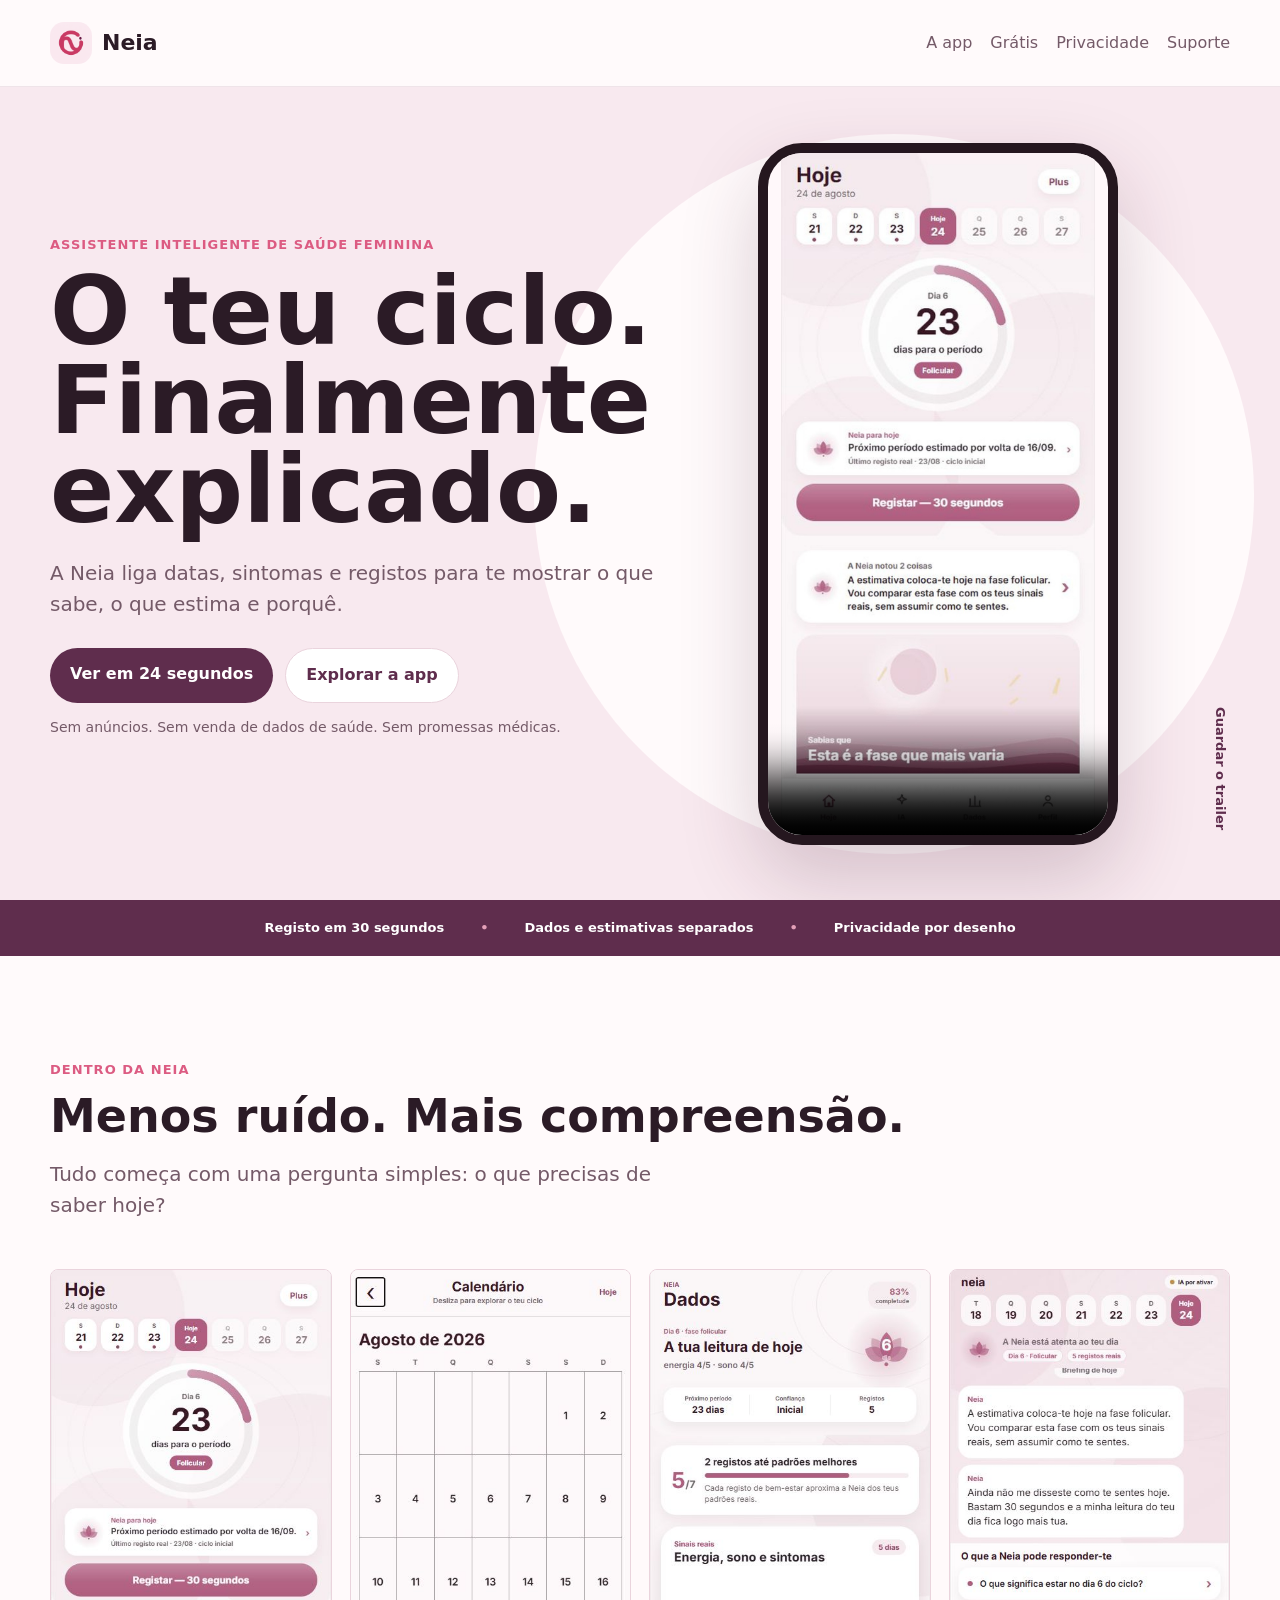
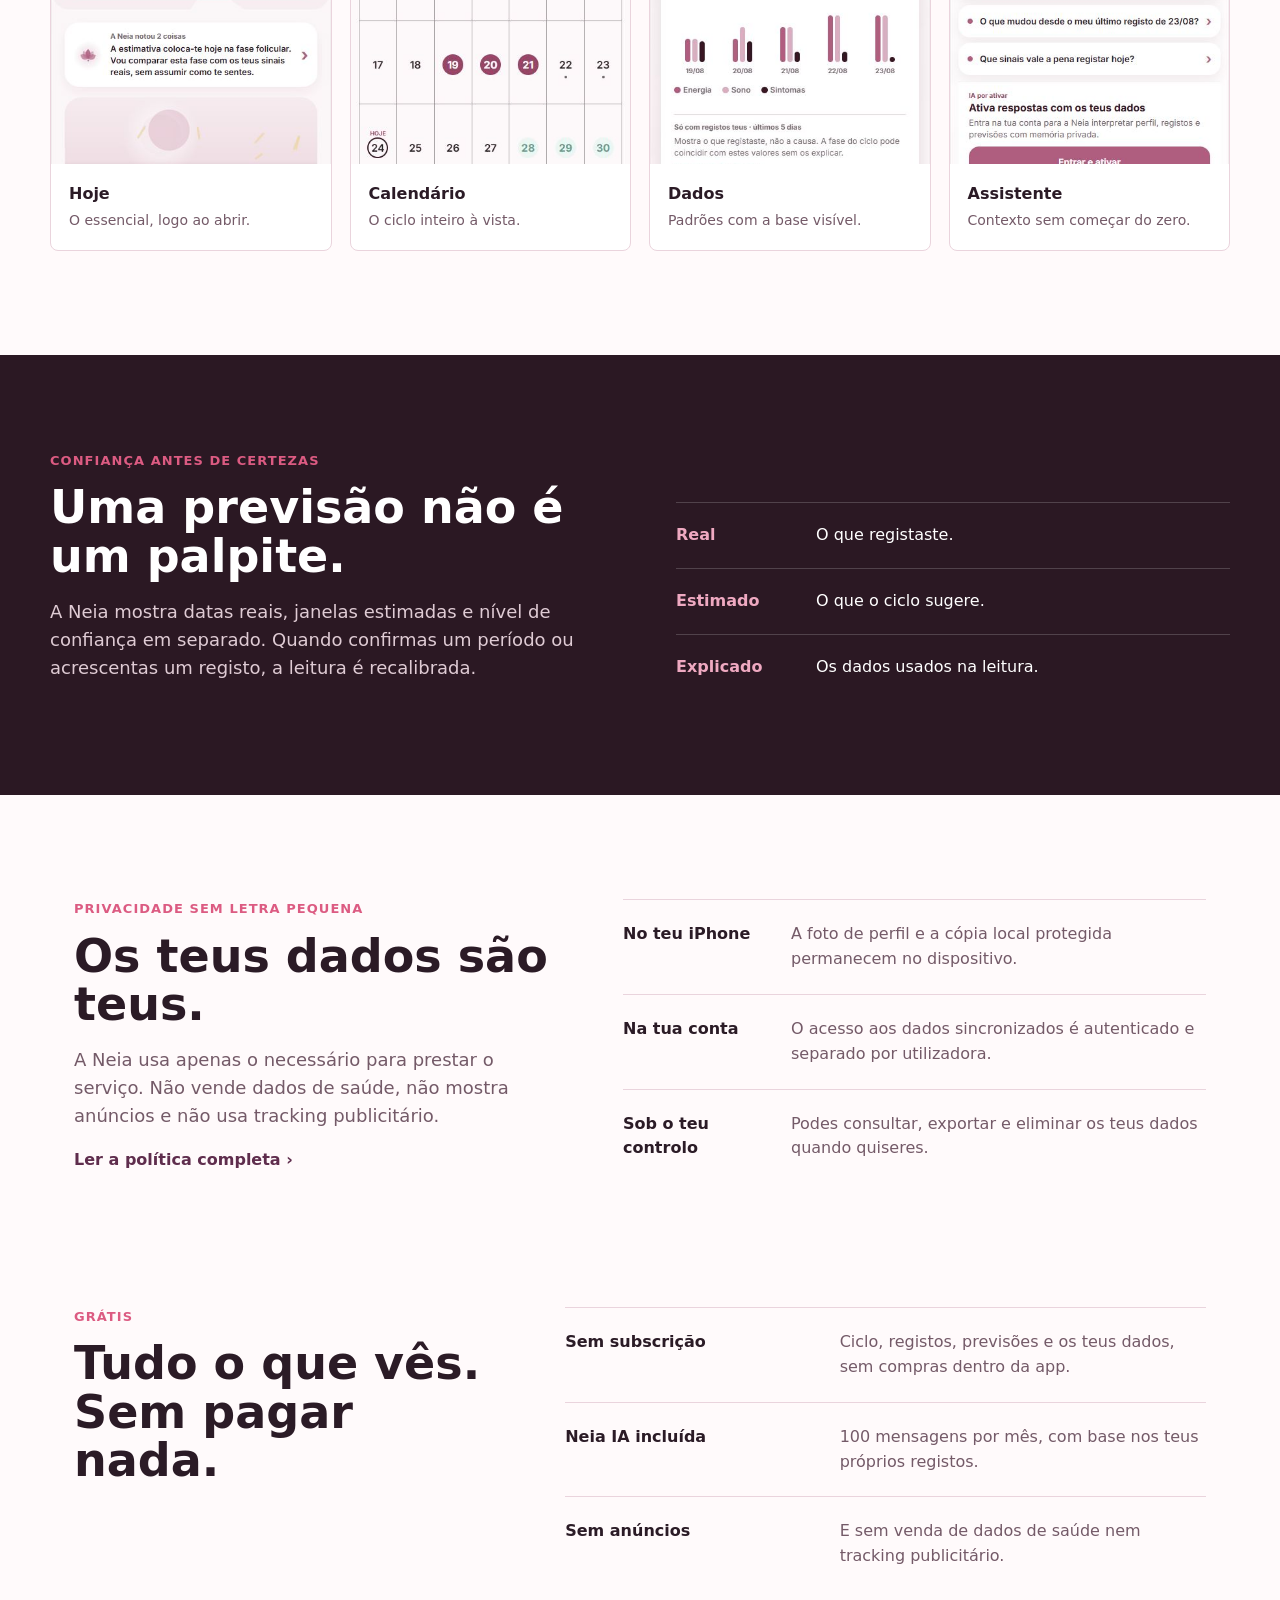
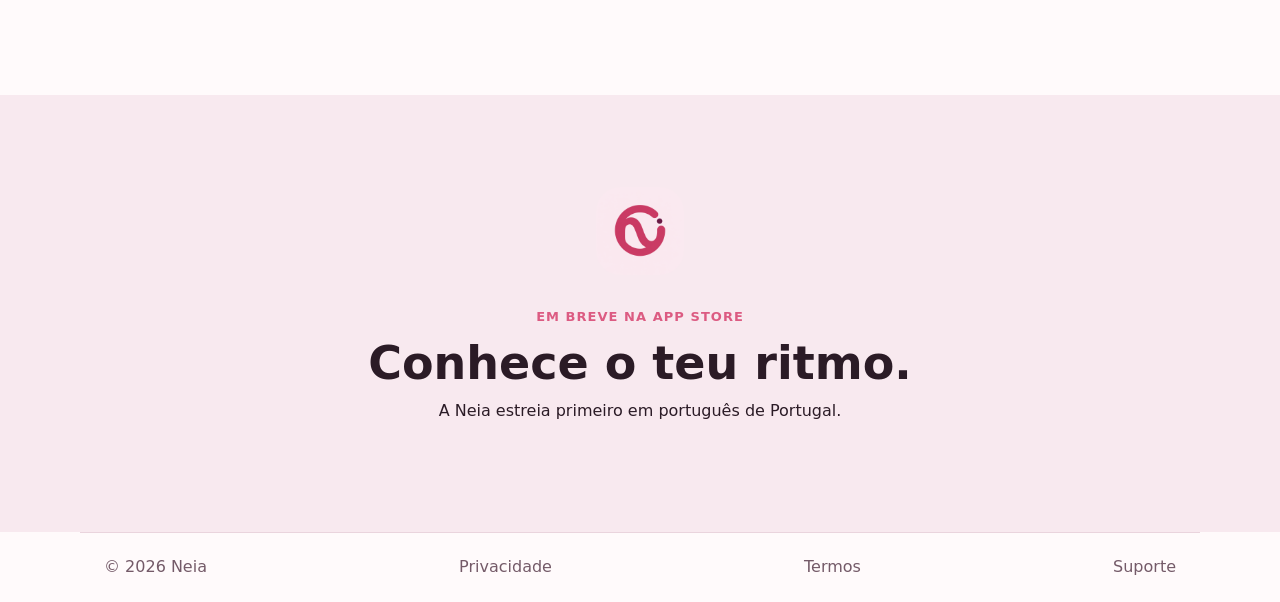
==== commit 8d51b971: "Página inicial: a Neia sai grátis, sem o Plus A 1.0 sai totalmente gratuita (decisão de 26/09). A se" ====
--- a/index.html
+++ b/index.html
@@ -20,7 +20,7 @@
       </a>
       <nav aria-label="Principal">
         <a href="#experiencia">A app</a>
-        <a href="#plus">Neia Plus</a>
+        <a href="#gratis">Grátis</a>
         <a href="./privacy.html">Privacidade</a>
         <a href="./support.html">Suporte</a>
       </nav>
@@ -108,21 +108,20 @@
         <div class="privacy-controls">
           <p><strong>No teu iPhone</strong><span>A foto de perfil e a cópia local protegida permanecem no dispositivo.</span></p>
           <p><strong>Na tua conta</strong><span>O acesso aos dados sincronizados é autenticado e separado por utilizadora.</span></p>
-          <p><strong>Sob o teu controlo</strong><span>Podes consultar, exportar e eliminar os teus dados, mesmo sem Neia Plus.</span></p>
+          <p><strong>Sob o teu controlo</strong><span>Podes consultar, exportar e eliminar os teus dados quando quiseres.</span></p>
         </div>
       </section>
 
-      <section class="plus-showcase" id="plus">
+      <section class="plus-showcase" id="gratis">
         <div>
-          <p class="eyebrow">Neia Plus</p>
-          <h2>Mais memória.<br />Menos repetição.</h2>
+          <p class="eyebrow">Grátis</p>
+          <h2>Tudo o que vês.<br />Sem pagar nada.</h2>
         </div>
         <div class="plus-benefits">
-          <p><strong>IA com continuidade</strong><span>Retoma conversas e contexto entre dias e ciclos.</span></p>
-          <p><strong>Comparação semana a semana</strong><span>Vê o que mudou na energia e no sono sem procurar diferenças à mão.</span></p>
-          <p><strong>Resumo para consulta</strong><span>Organiza histórico, sintomas e padrões num PDF privado.</span></p>
+          <p><strong>Sem subscrição</strong><span>Ciclo, registos, previsões e os teus dados, sem compras dentro da app.</span></p>
+          <p><strong>Neia IA incluída</strong><span>100 mensagens por mês, com base nos teus próprios registos.</span></p>
+          <p><strong>Sem anúncios</strong><span>E sem venda de dados de saúde nem tracking publicitário.</span></p>
         </div>
-        <p class="plus-note">Calendário, registos e dados essenciais continuam gratuitos.</p>
       </section>
 
       <section class="launch-note">
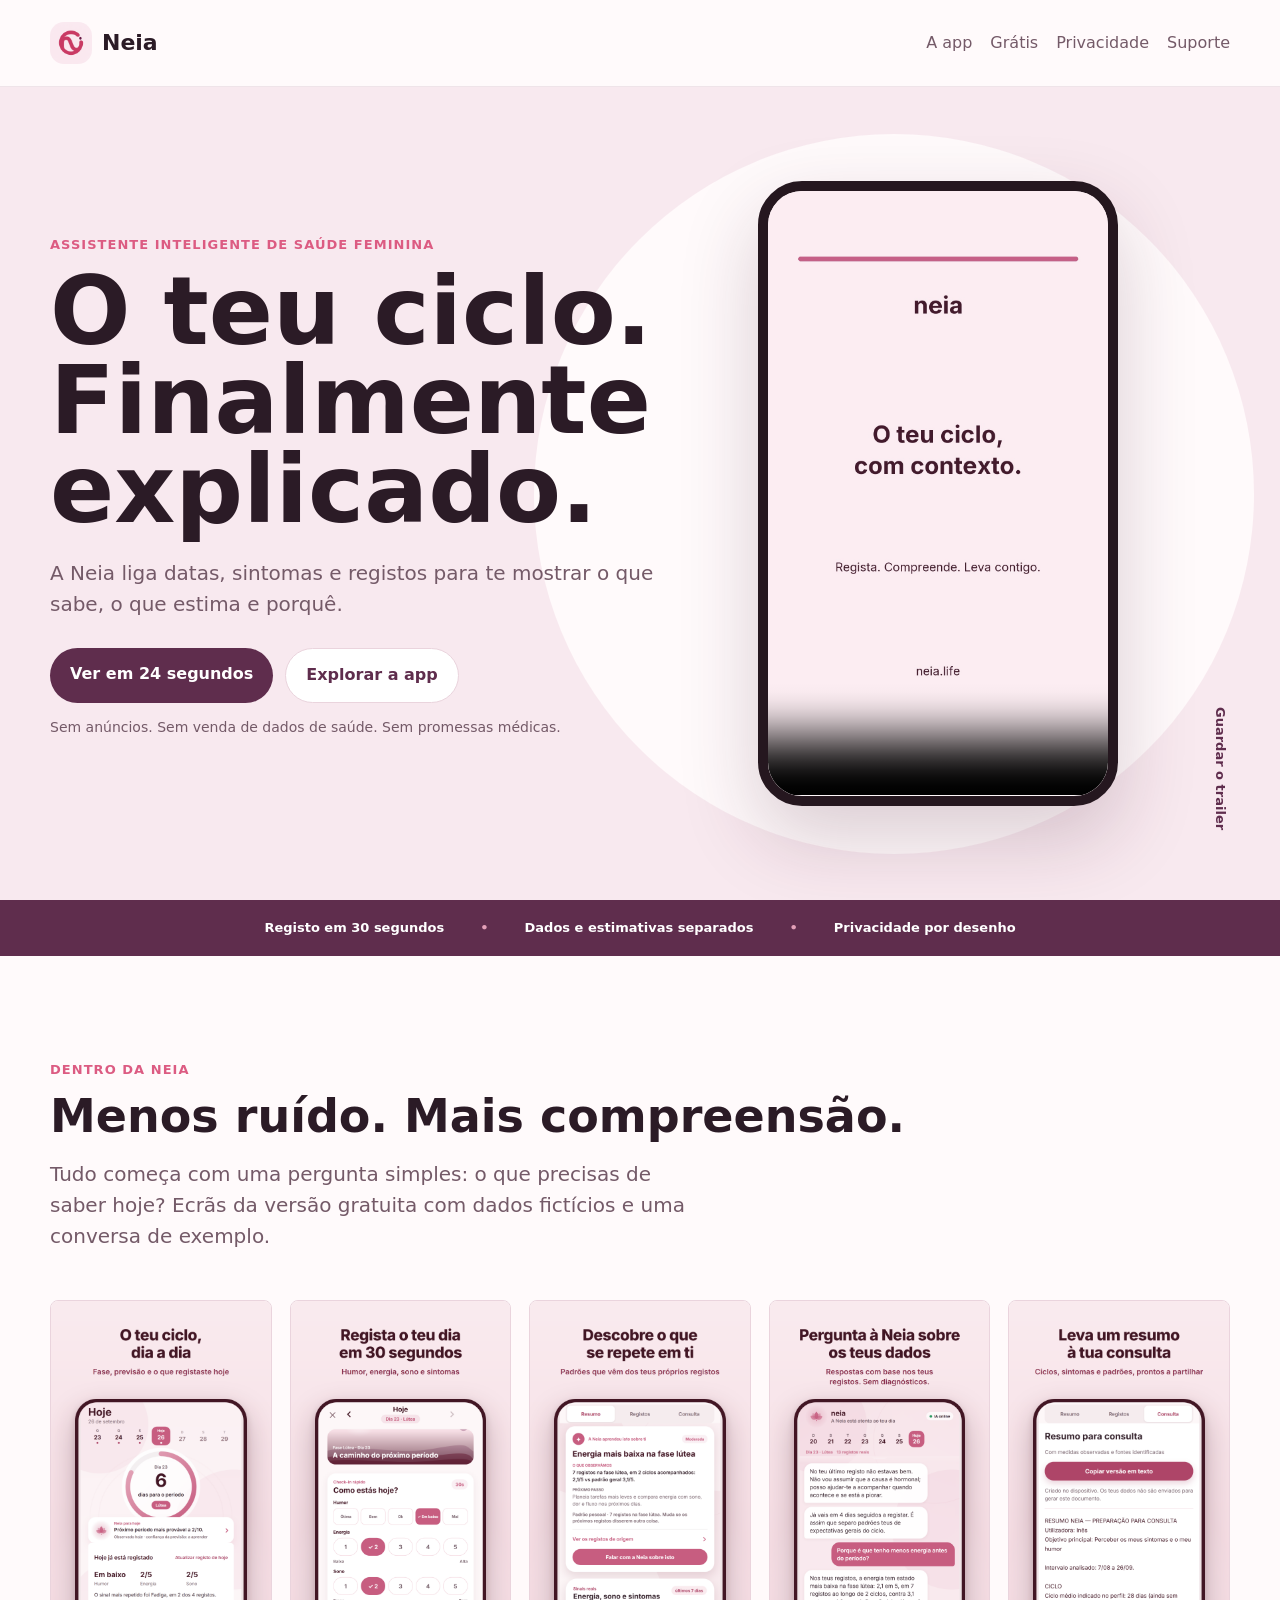
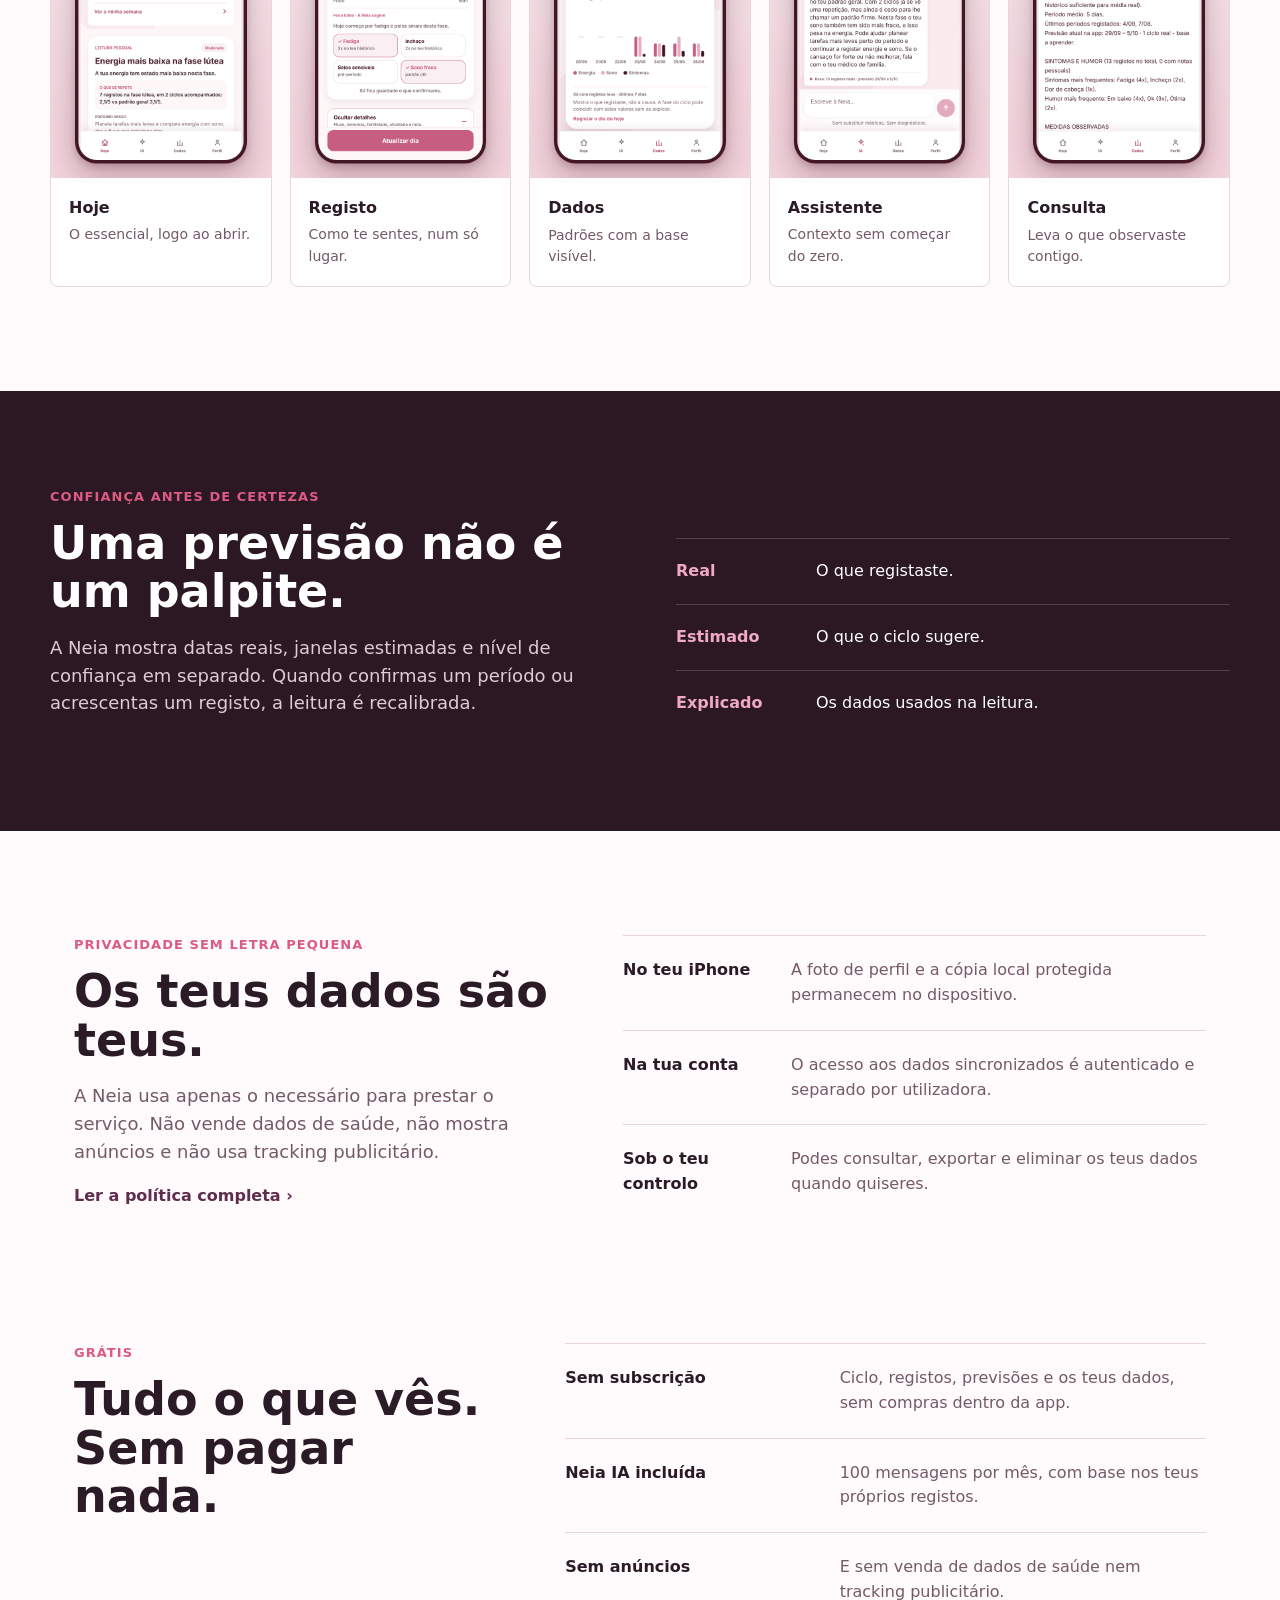
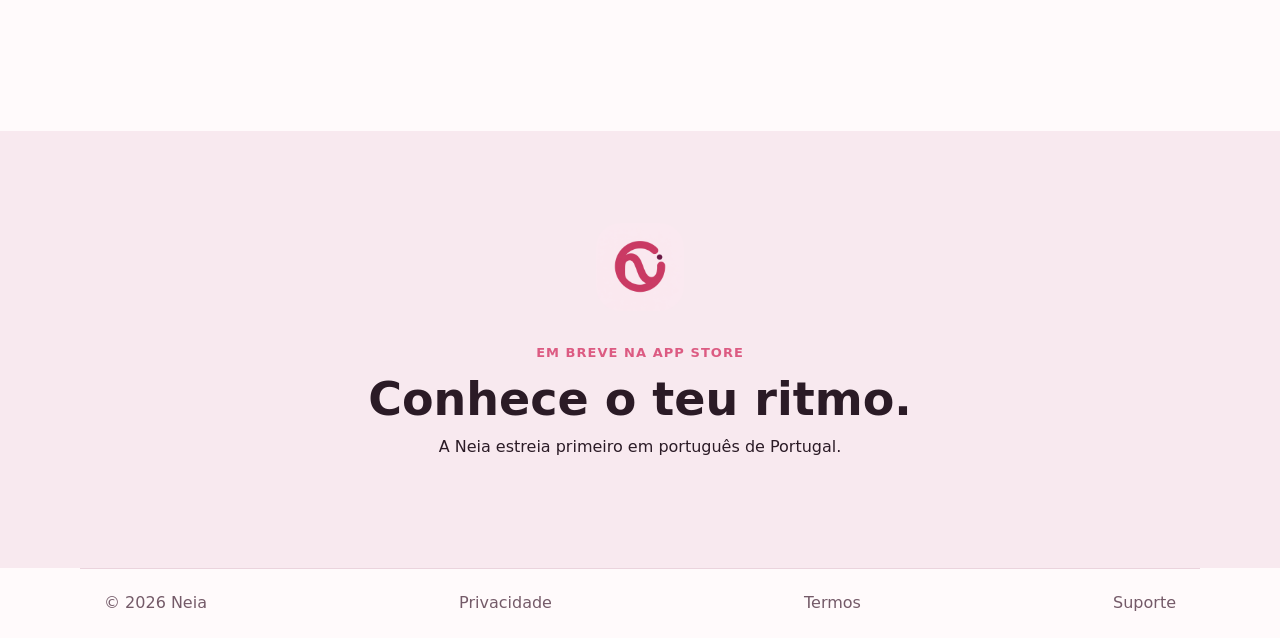
==== commit 32491091: "Mostrar versão gratuita atual com termos, capturas e trailer coerentes" ====
--- a/index.html
+++ b/index.html
@@ -40,7 +40,7 @@
         </div>
 
         <div class="cinema-device" id="trailer">
-          <video autoplay muted loop playsinline controls poster="./media/neia-app-preview-poster.jpg" aria-label="Demonstração da app Neia">
+          <video autoplay muted loop playsinline controls poster="./media/neia-app-preview-poster.jpg" aria-label="Apresentação dos ecrãs da versão gratuita da Neia">
             <source src="./media/neia-app-preview.mp4" type="video/mp4" />
             O teu navegador não suporta vídeo HTML5.
           </video>
@@ -59,25 +59,29 @@
         <div class="section-heading">
           <p class="eyebrow">Dentro da Neia</p>
           <h2>Menos ruído. Mais compreensão.</h2>
-          <p class="lead">Tudo começa com uma pergunta simples: o que precisas de saber hoje?</p>
+          <p class="lead">Tudo começa com uma pergunta simples: o que precisas de saber hoje? Ecrãs da versão gratuita com dados fictícios e uma conversa de exemplo.</p>
         </div>
 
         <div class="product-reel" aria-label="Ecrãs principais da app">
           <figure class="product-shot">
-            <img src="./media/captures/home.png" alt="Ecrã Hoje da Neia com o dia do ciclo e a próxima previsão" loading="lazy" />
+            <img src="./media/launch/01-hoje.png" alt="Ecrã Hoje da Neia com o dia do ciclo e a próxima previsão" loading="lazy" />
             <figcaption><strong>Hoje</strong><span>O essencial, logo ao abrir.</span></figcaption>
           </figure>
           <figure class="product-shot">
-            <img src="./media/captures/calendar.png" alt="Calendário mensal da Neia com período e janela fértil" loading="lazy" />
-            <figcaption><strong>Calendário</strong><span>O ciclo inteiro à vista.</span></figcaption>
+            <img src="./media/launch/04-registo.png" alt="Registo diário gratuito de humor, energia e sono na Neia" loading="lazy" />
+            <figcaption><strong>Registo</strong><span>Como te sentes, num só lugar.</span></figcaption>
           </figure>
           <figure class="product-shot">
-            <img src="./media/captures/data.png" alt="Ecrã Dados da Neia com tendências de energia, sono e sintomas" loading="lazy" />
+            <img src="./media/launch/03-dados.png" alt="Ecrã Dados da Neia com tendências de energia, sono e sintomas" loading="lazy" />
             <figcaption><strong>Dados</strong><span>Padrões com a base visível.</span></figcaption>
           </figure>
           <figure class="product-shot">
-            <img src="./media/captures/chat.png" alt="Assistente Neia a explicar o dia do ciclo" loading="lazy" />
+            <img src="./media/launch/02-ia.png" alt="Conversa de exemplo com a Neia sobre energia e os registos da utilizadora" loading="lazy" />
             <figcaption><strong>Assistente</strong><span>Contexto sem começar do zero.</span></figcaption>
+          </figure>
+          <figure class="product-shot">
+            <img src="./media/launch/05-consulta.png" alt="Resumo gratuito para preparar uma consulta a partir dos registos" loading="lazy" />
+            <figcaption><strong>Consulta</strong><span>Leva o que observaste contigo.</span></figcaption>
           </figure>
         </div>
       </section>
--- a/styles.css
+++ b/styles.css
@@ -429,7 +429,7 @@
 .product-reel {
   display: grid;
   gap: 18px;
-  grid-template-columns: repeat(4, minmax(0, 1fr));
+  grid-template-columns: repeat(5, minmax(0, 1fr));
 }
 
 .product-shot {
@@ -441,7 +441,7 @@
 }
 
 .product-shot img {
-  aspect-ratio: 430 / 760;
+  aspect-ratio: 1320 / 2868;
   display: block;
   object-fit: cover;
   object-position: top;
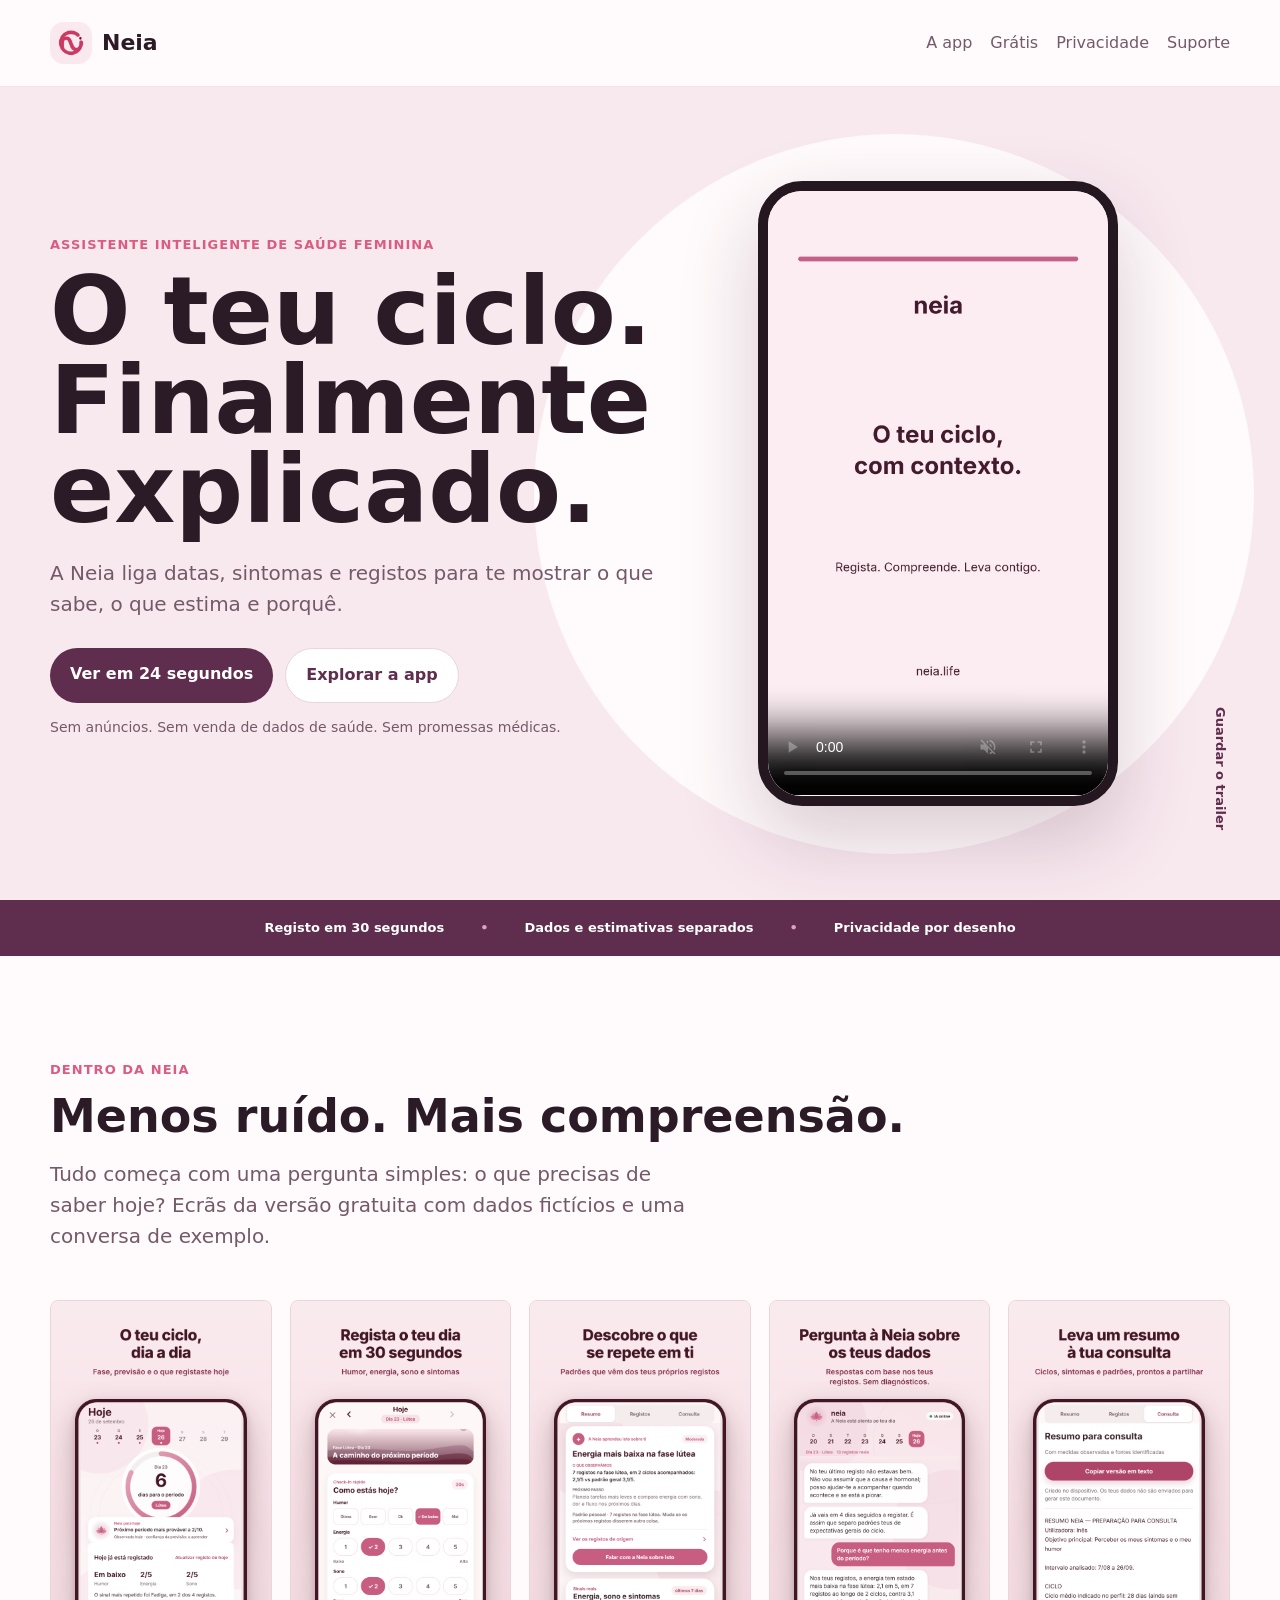
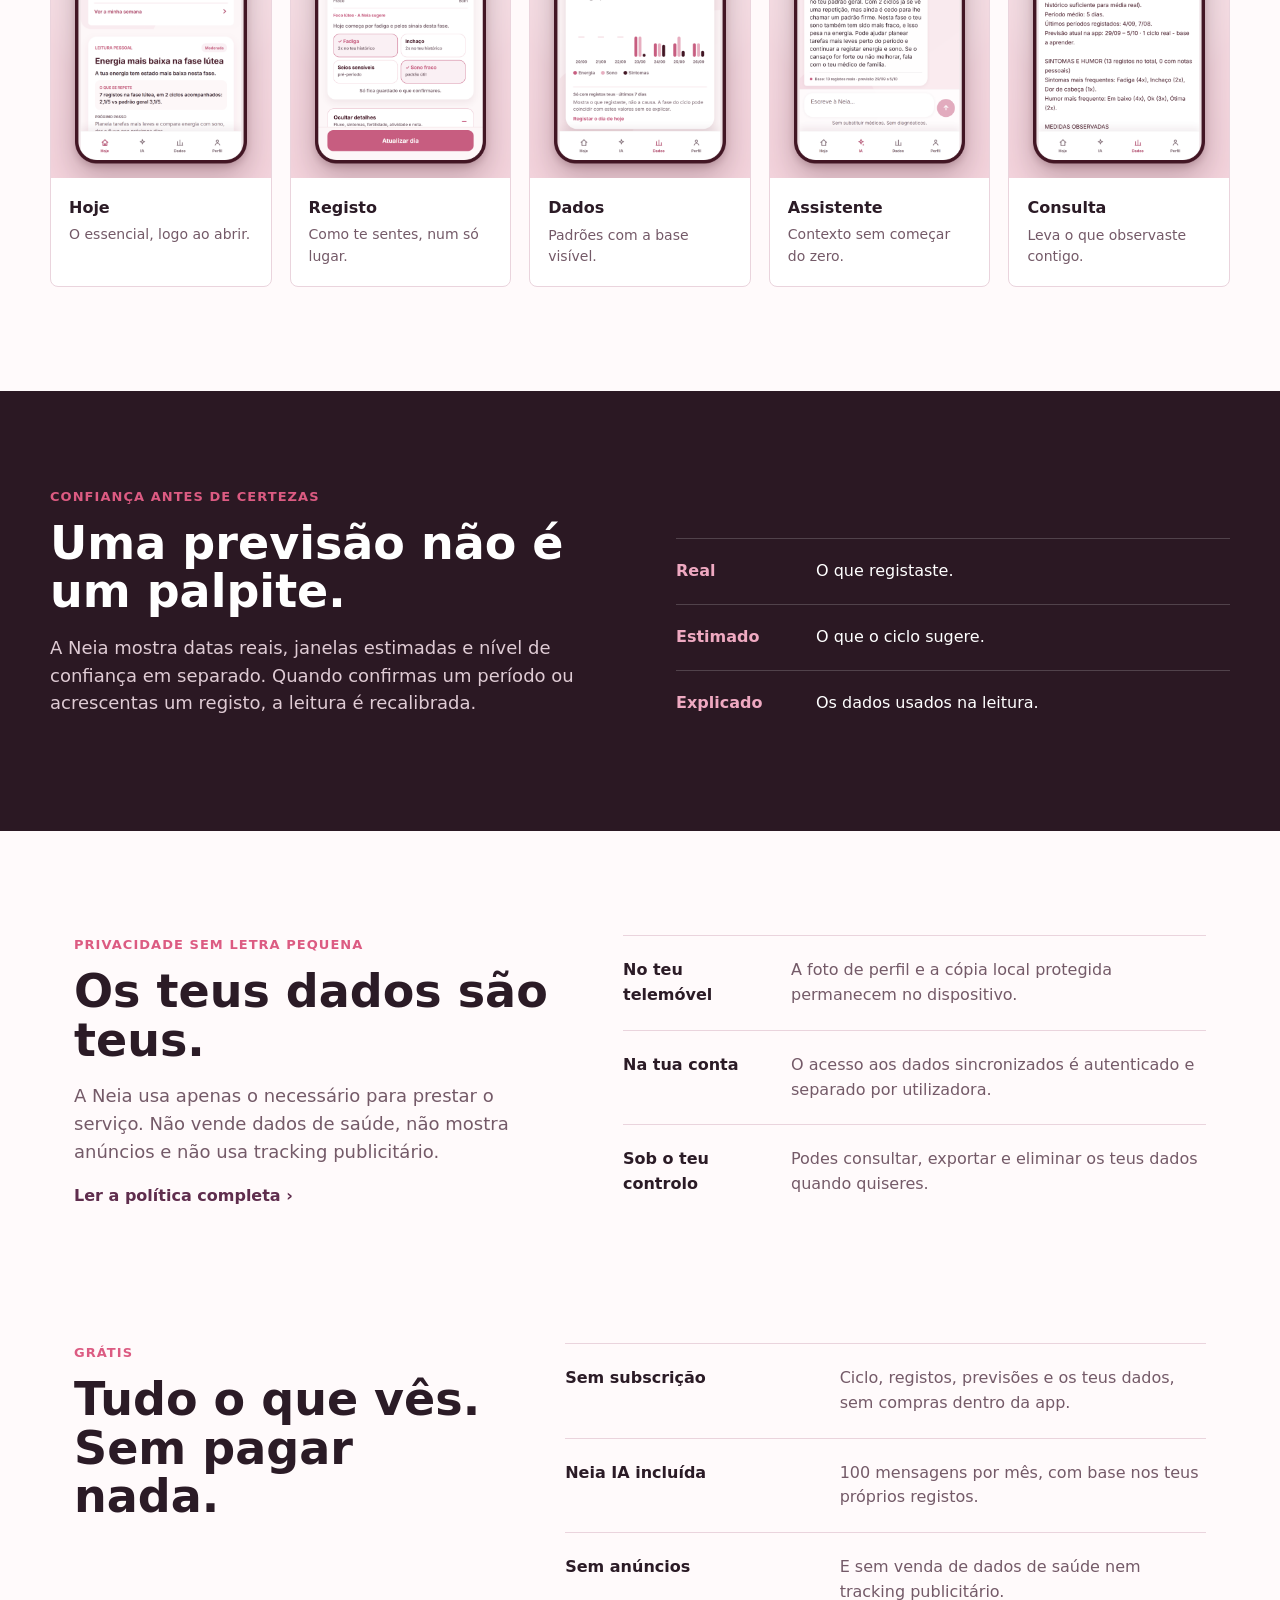
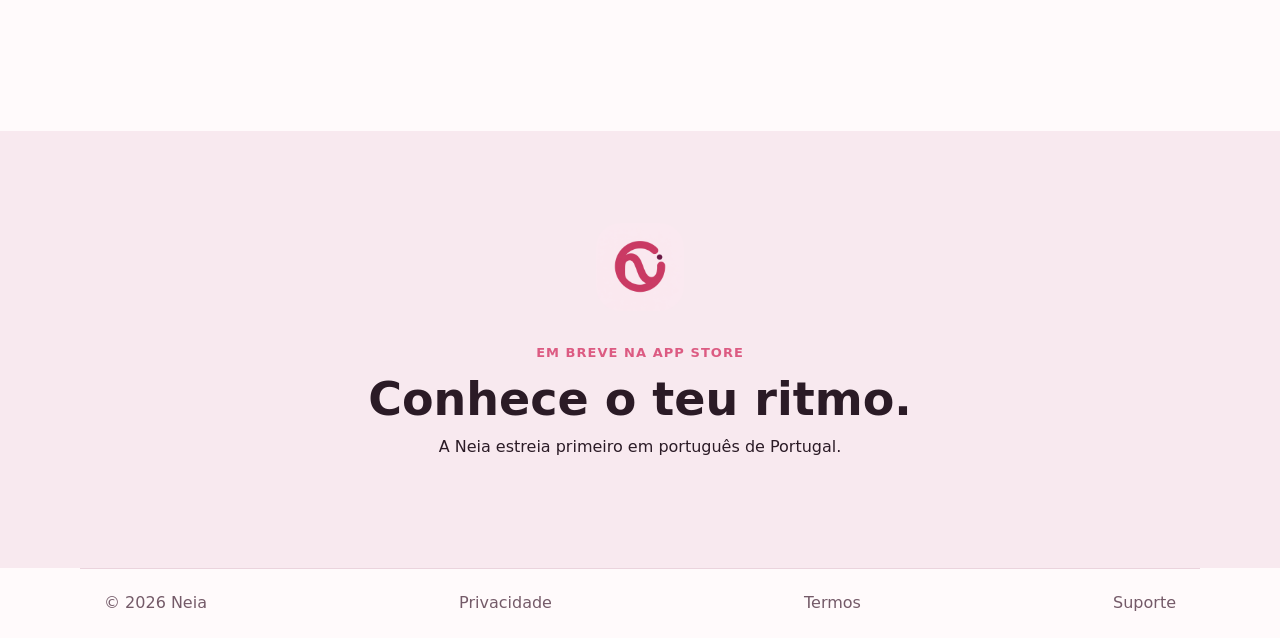
==== commit 7c478171: "Eliminar a conta sem a app, e «telemóvel» em vez de «iPhone» Página nova, eliminar-conta.html: o end" ====
--- a/index.html
+++ b/index.html
@@ -110,7 +110,7 @@
           <a href="./privacy.html">Ler a política completa ›</a>
         </div>
         <div class="privacy-controls">
-          <p><strong>No teu iPhone</strong><span>A foto de perfil e a cópia local protegida permanecem no dispositivo.</span></p>
+          <p><strong>No teu telemóvel</strong><span>A foto de perfil e a cópia local protegida permanecem no dispositivo.</span></p>
           <p><strong>Na tua conta</strong><span>O acesso aos dados sincronizados é autenticado e separado por utilizadora.</span></p>
           <p><strong>Sob o teu controlo</strong><span>Podes consultar, exportar e eliminar os teus dados quando quiseres.</span></p>
         </div>
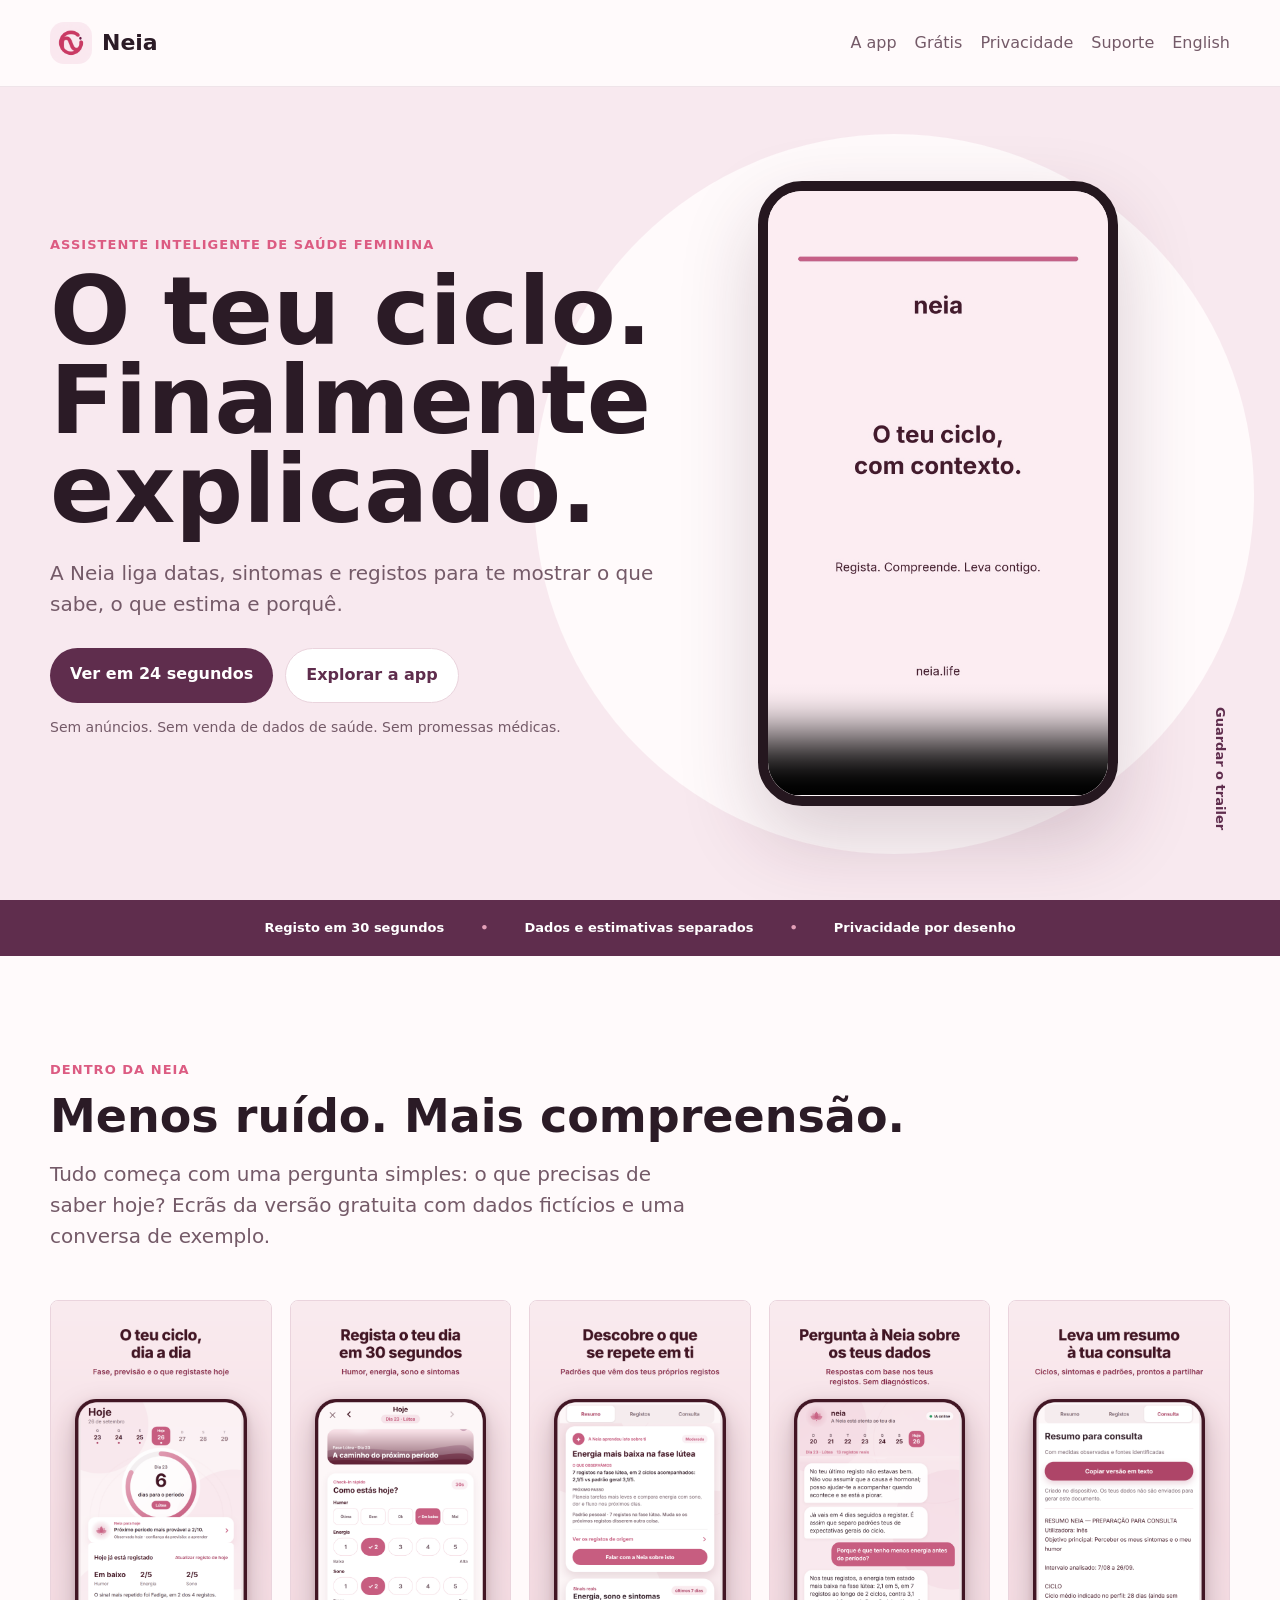
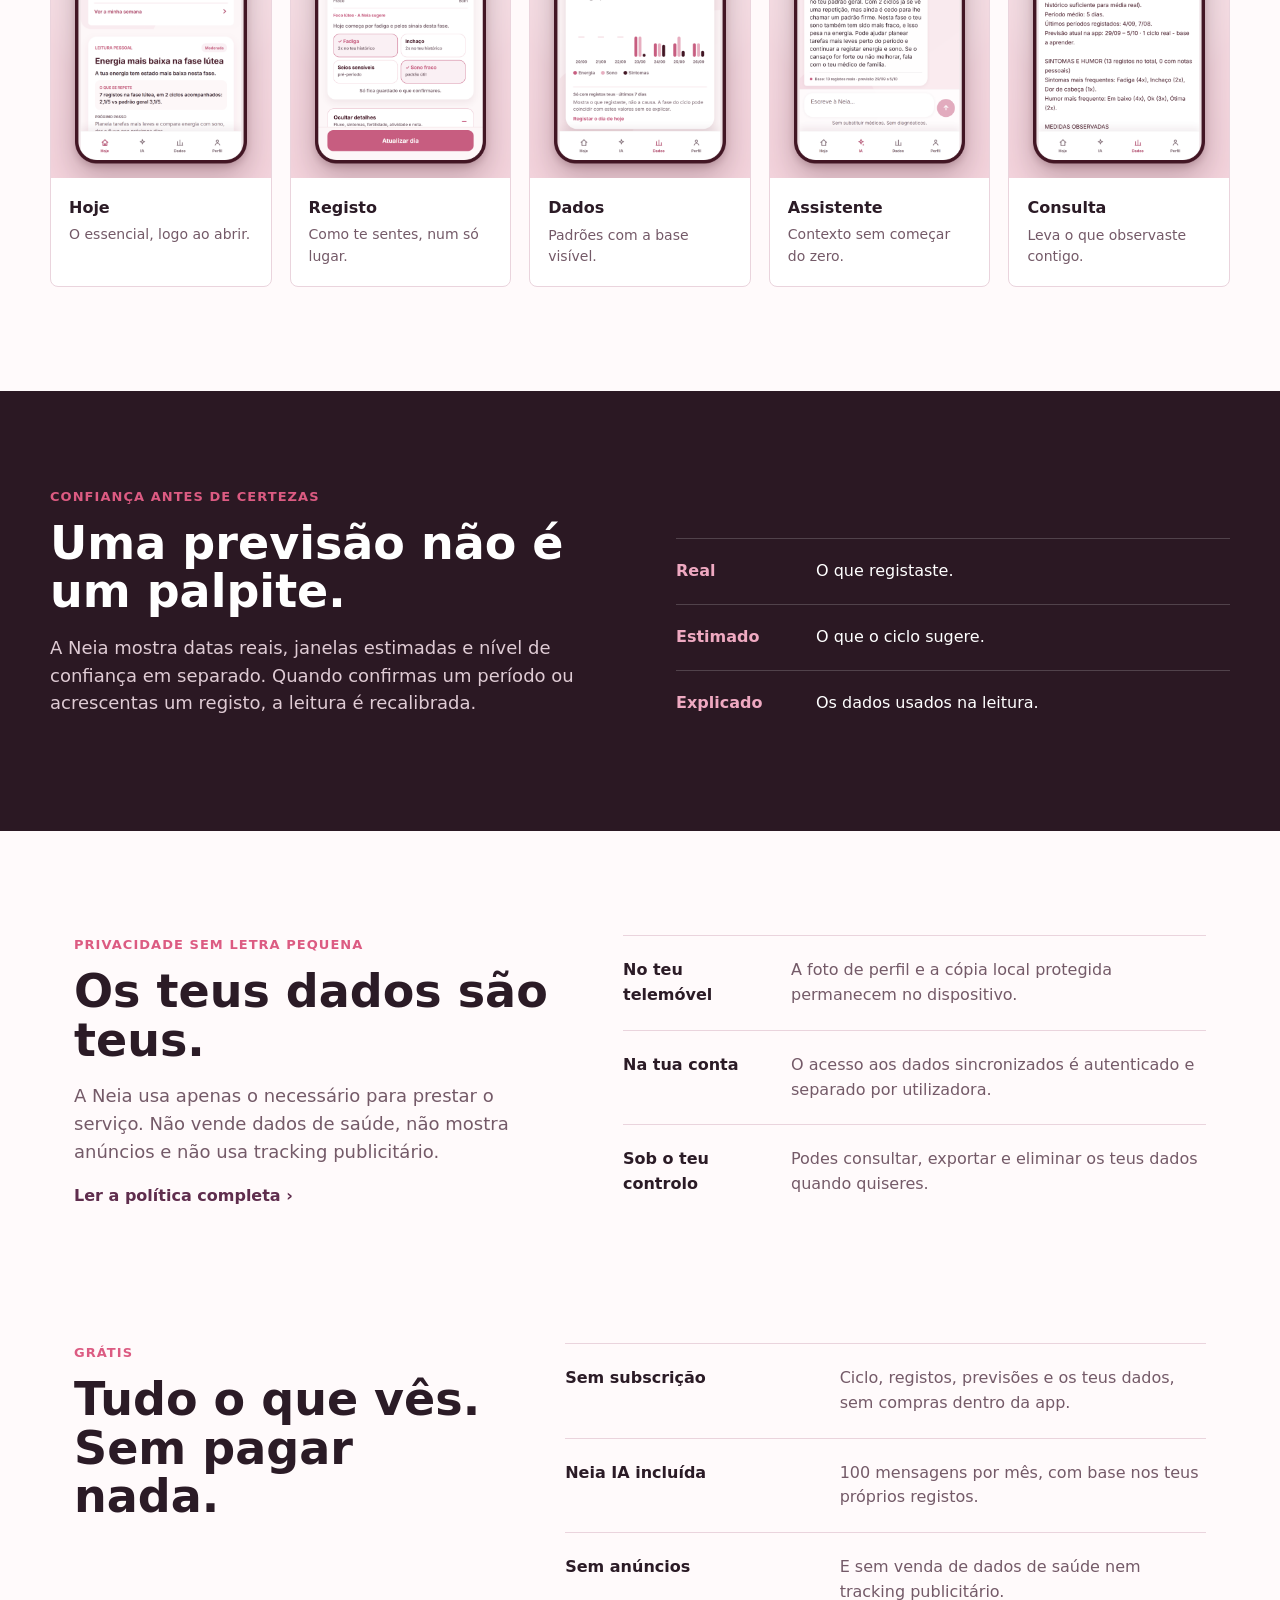
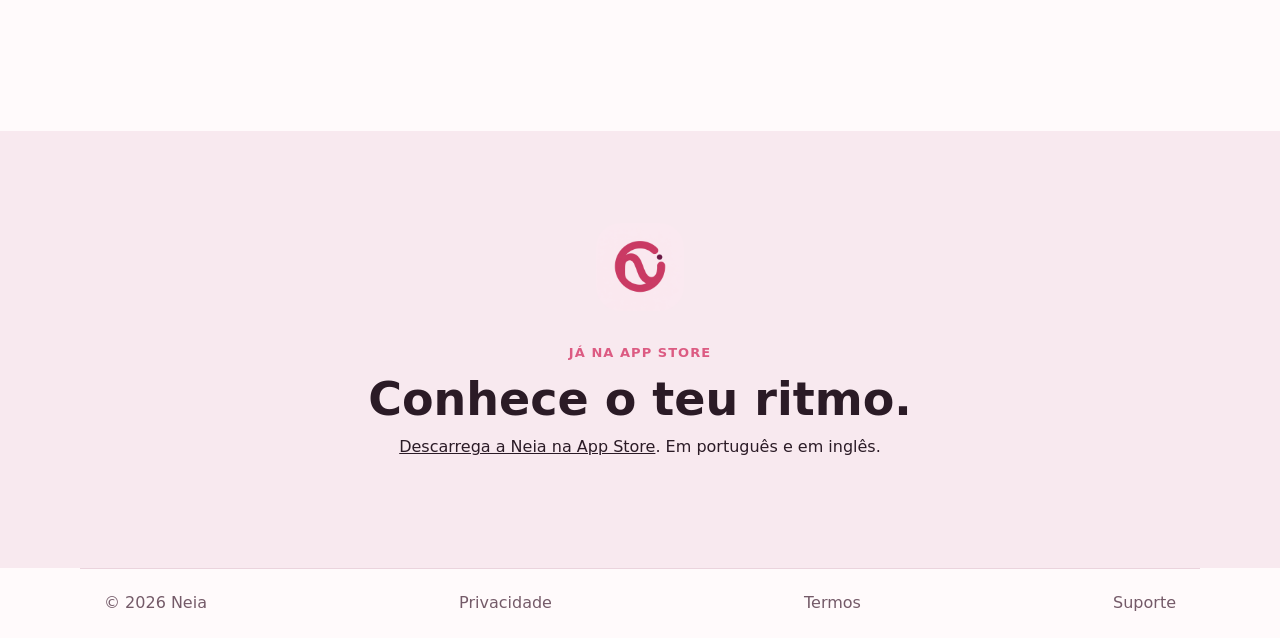
==== commit 3226312c: "O site em ingles, e a politica que nomeia a Google Play Paginas inglesas em /en/ (politica, termos, " ====
--- a/index.html
+++ b/index.html
@@ -11,6 +11,7 @@
     <meta property="og:image" content="https://neia.life/media/neia-app-preview-poster.jpg" />
     <link rel="icon" href="./icon.png" />
     <link rel="stylesheet" href="./styles.css" />
+    <link rel="alternate" hreflang="en" href="https://neia.life/en/index.html" />
   </head>
   <body class="landing">
     <header class="site-header landing-header">
@@ -23,6 +24,7 @@
         <a href="#gratis">Grátis</a>
         <a href="./privacy.html">Privacidade</a>
         <a href="./support.html">Suporte</a>
+        <a href="./en/index.html" hreflang="en" lang="en">English</a>
       </nav>
     </header>
 
@@ -130,9 +132,9 @@
 
       <section class="launch-note">
         <img src="./icon.png" alt="Ícone da Neia" />
-        <p class="eyebrow">Em breve na App Store</p>
+        <p class="eyebrow">Já na App Store</p>
         <h2>Conhece o teu ritmo.</h2>
-        <p>A Neia estreia primeiro em português de Portugal.</p>
+        <p><a href="https://apps.apple.com/pt/app/id6792513263">Descarrega a Neia na App Store</a>. Em português e em inglês.</p>
       </section>
     </main>
 
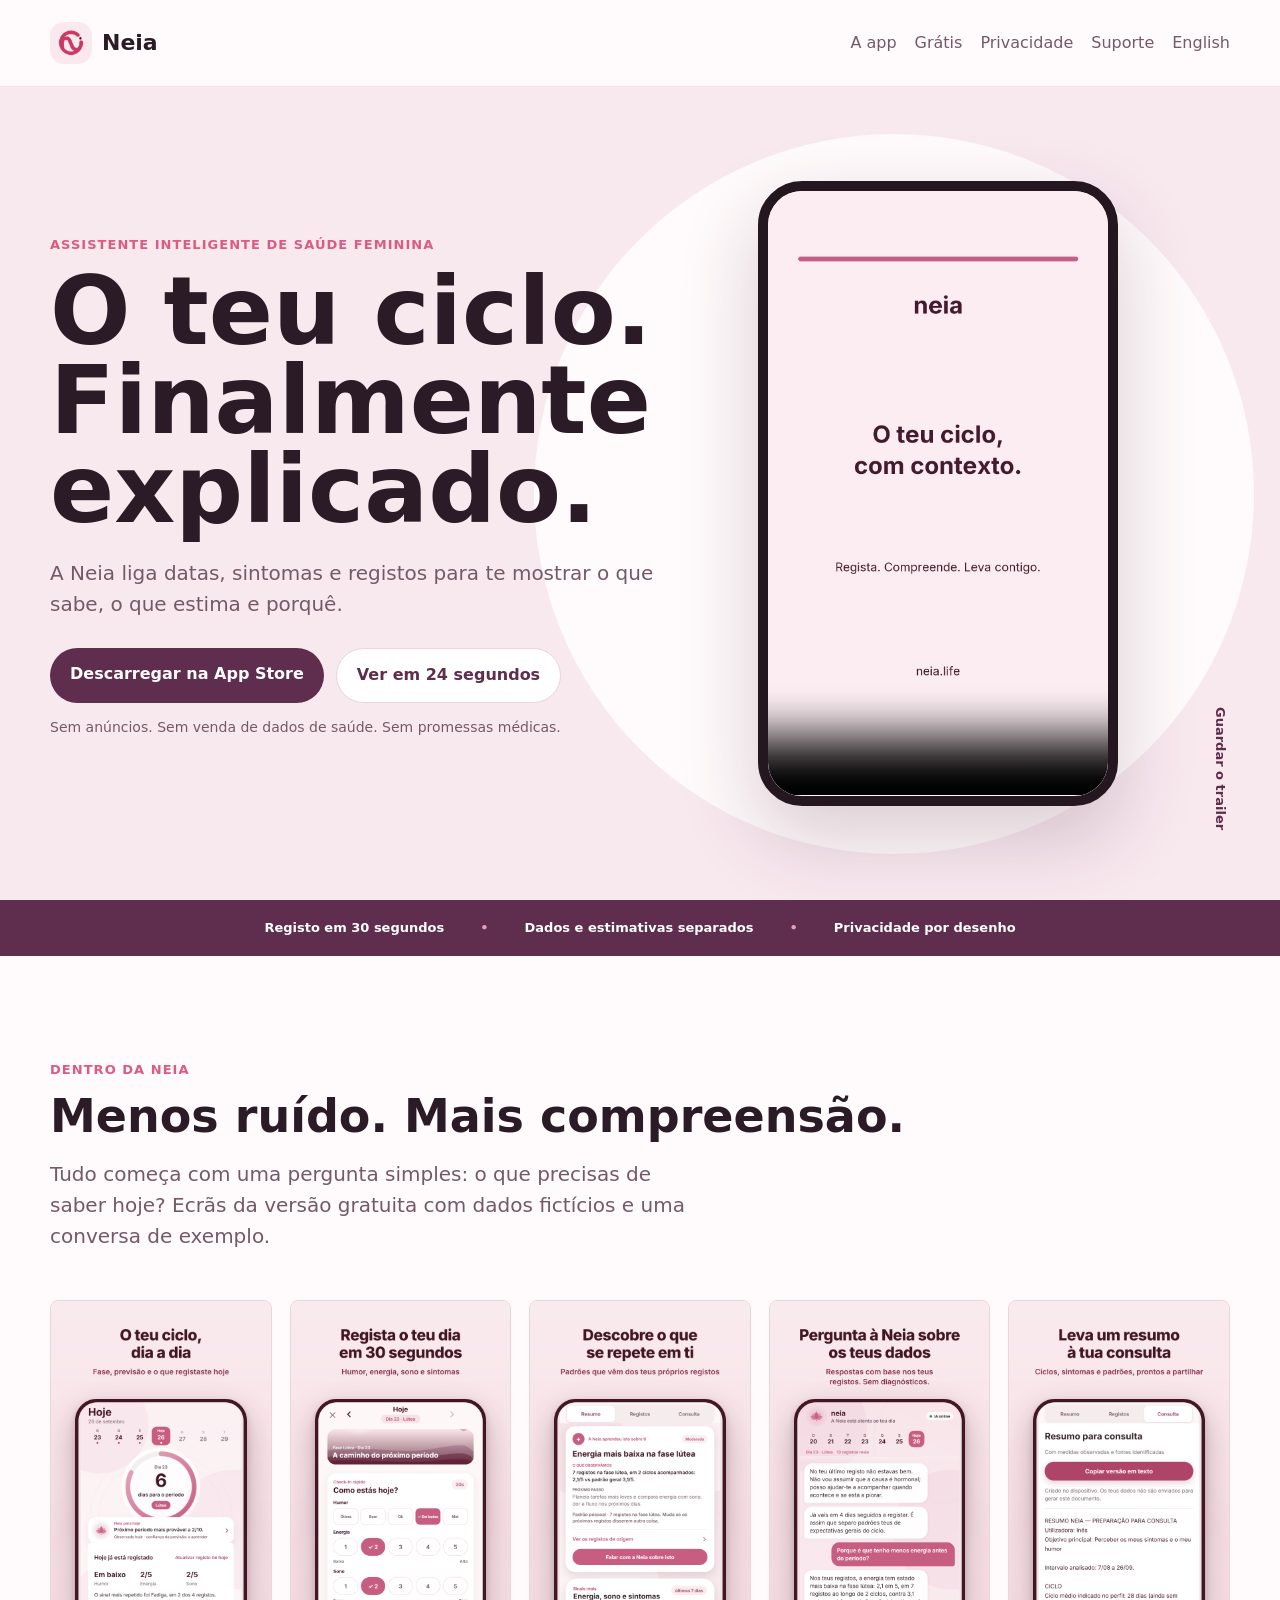
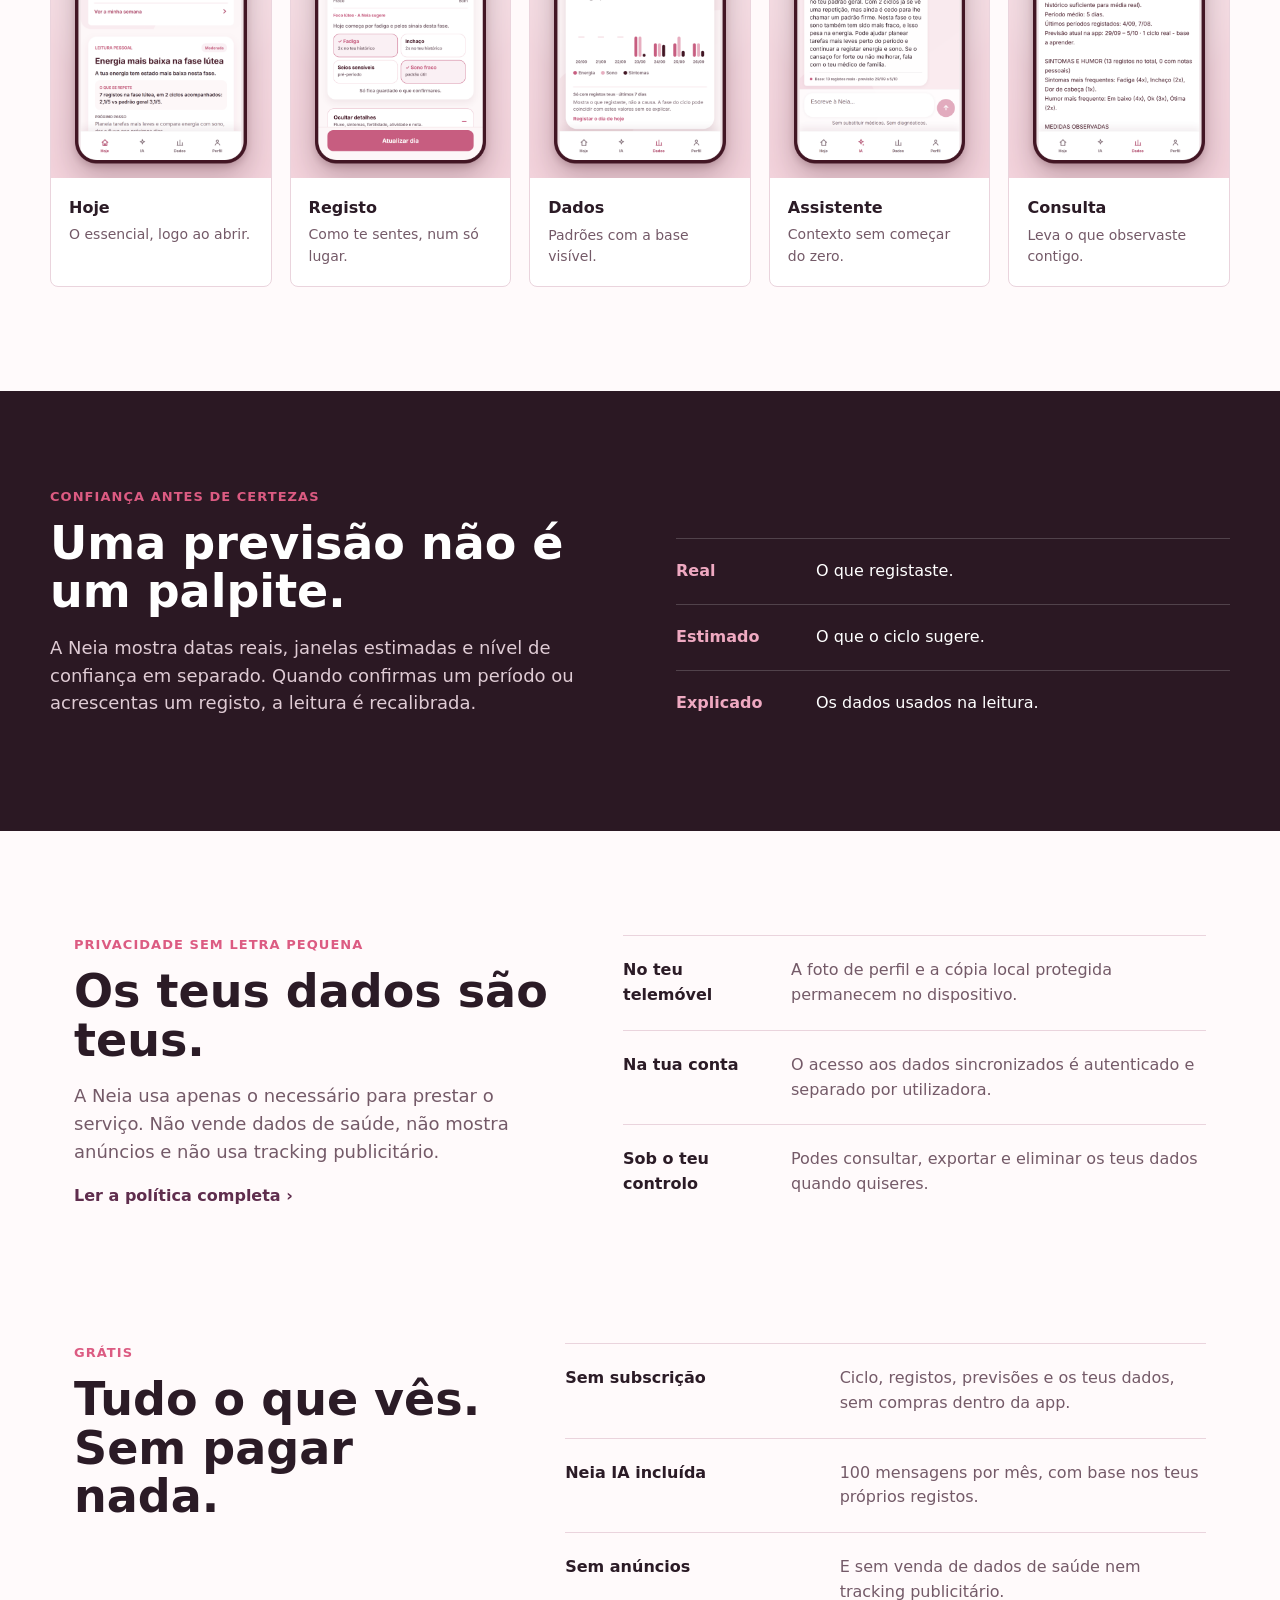
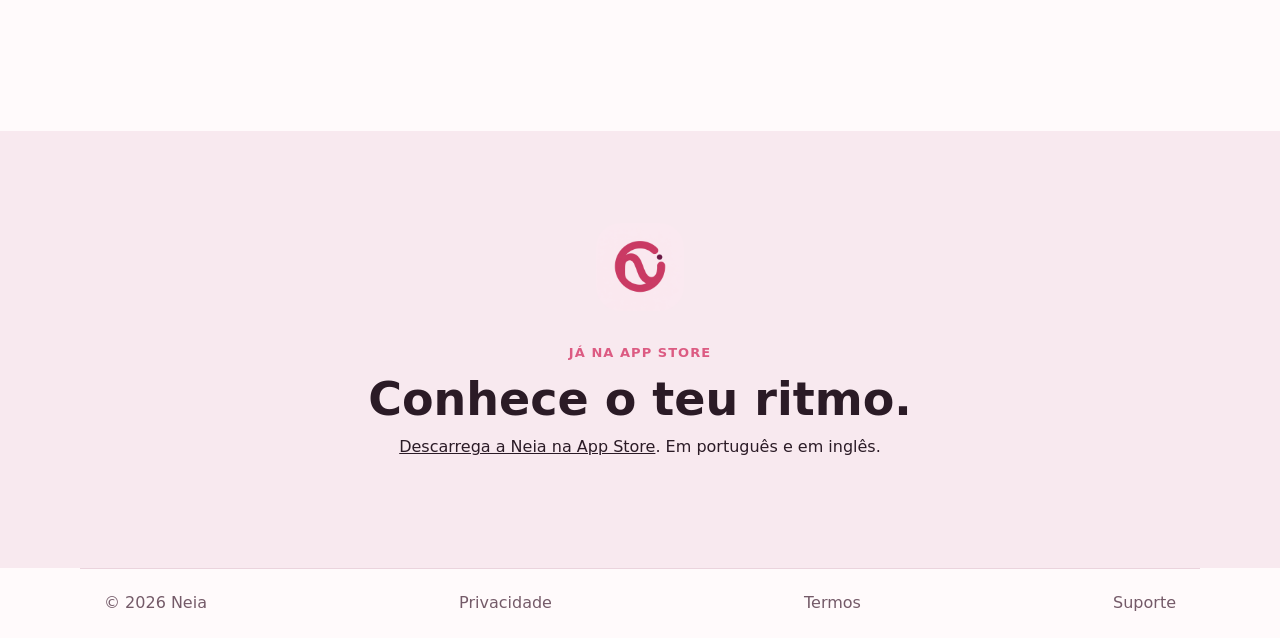
==== commit bb4b8fe6: "O primeiro botão da página inicial passa a ser o da App Store Quem chegava de um vídeo tinha de desc" ====
--- a/index.html
+++ b/index.html
@@ -35,8 +35,8 @@
           <h1 id="hero-title">O teu ciclo.<br />Finalmente explicado.</h1>
           <p class="lead">A Neia liga datas, sintomas e registos para te mostrar o que sabe, o que estima e porquê.</p>
           <div class="actions">
-            <a class="button primary" href="#trailer">Ver em 24 segundos</a>
-            <a class="button secondary" href="#experiencia">Explorar a app</a>
+            <a class="button primary" href="https://apps.apple.com/pt/app/id6792513263">Descarregar na App Store</a>
+            <a class="button secondary" href="#trailer">Ver em 24 segundos</a>
           </div>
           <p class="trust">Sem anúncios. Sem venda de dados de saúde. Sem promessas médicas.</p>
         </div>
